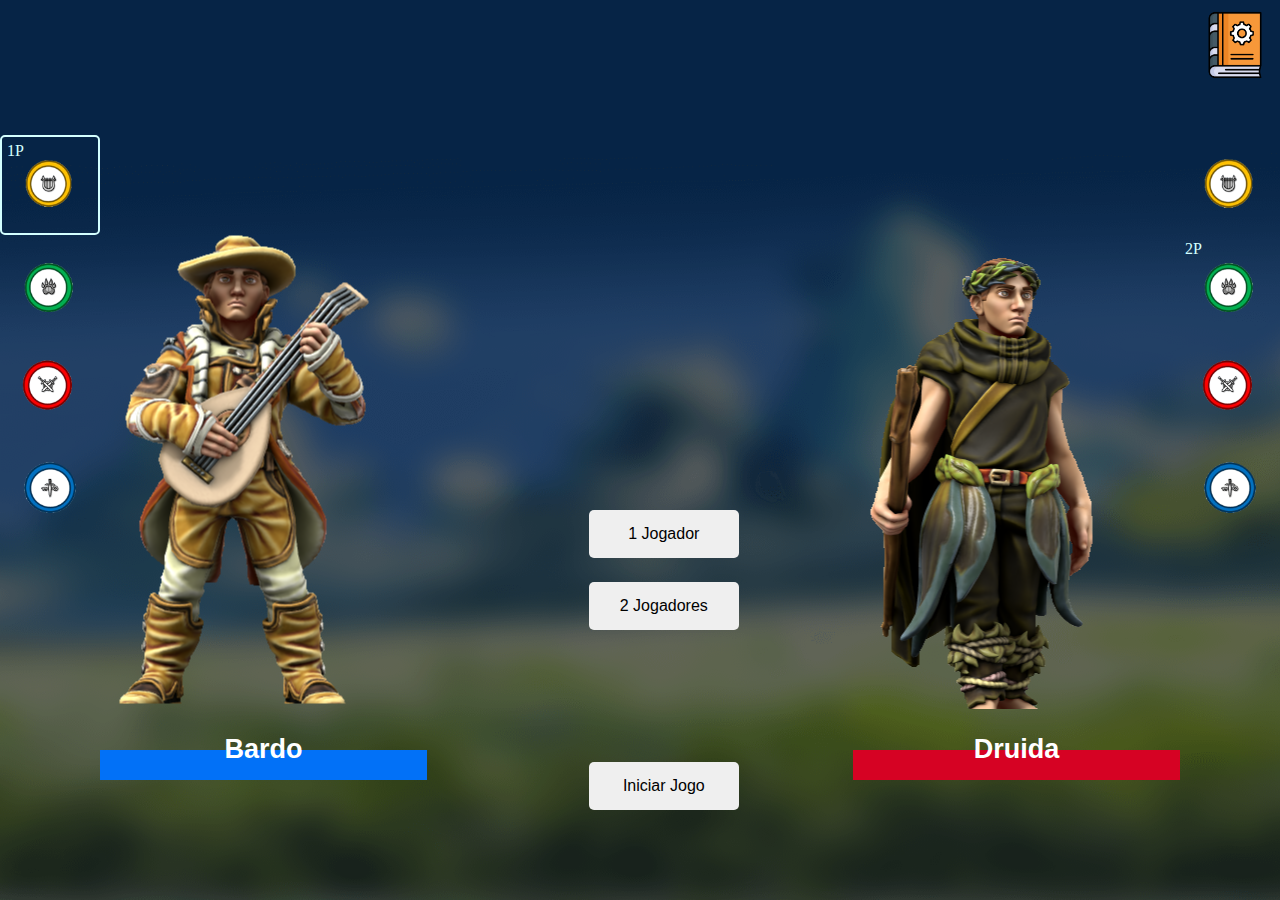
==== index.html @ a3edcd55 "Commit inicial" ====
<!DOCTYPE html>
<html lang="pt-br">

<head>
    <meta charset="UTF-8">
    <meta name="viewport" content="width=device-width, initial-scale=1.0">
    <title>Escolha de Personagem</title>
    <link rel="stylesheet" href="css/estiloTelaSelecao.css">
    <link rel="stylesheet" href="css/variaveis.css">
    <link rel="stylesheet" href="css/reset.css" />
    <link rel="stylesheet" href="css/animacoes.css" />
    <link rel="stylesheet" href="css/manual.css">
</head>

<body>
    <main>
        <div class="selecao-de-personagens">
            <div class="lista">
                <ul class="lista-de-personagens" onMouseOut="exibirJodador1(); exibirCardPersonagem()">
                    <li class="personagem selecionado" onclick="escolherPersonagem('jogador1', 'bardo')" id="bardo"
                        data-name="Bardo">
                        <span class="tag">1P</span>
                        <img class="icon" id="cardBardo" src="img/icons/bardoIcon.png" alt="Personagem Bardo">
                    </li>
                    <li class="personagem" onclick="escolherPersonagem('jogador1', 'druida')" id="druida"
                        data-name="Druida">
                        <span class="tag">1P</span>
                        <img class="icon" id="cardDruida" src="img/icons/druidaIcon.png" alt="Personagem Druida">
                    </li>
                    <li class="personagem" onclick="escolherPersonagem('jogador1', 'guerreiro')" id="guerreiro"
                        data-name="Guerreiro">
                        <span class="tag">1P</span>
                        <img class="icon" id="cardGuerreiro" src="img/icons/guerreiroIcon.png"
                            alt="Personagem Guerreiro">
                    </li>
                    <li class="personagem" onclick="escolherPersonagem('jogador1', 'ladino')" id="ladino"
                        data-name="Ladino">
                        <span class="tag">1P</span>
                        <img class="icon" id="cardLadino" src="img/icons/ladinoIcon.png" alt="Personagem Ladino">
                    </li>
                </ul>
            </div>

            <div class="personagem-grande personagem-jogador-1">
                <img src="img/imgPersona/bardo.png" alt="Persogenagem selecionado jogador 1" id="personagem-jogador-1">
                <div class="nome">
                    <h2 id="nome-jogador-1">Bardo</h2>
                </div>
            </div>

            <div class="card" id="card"></div>

            <div class="personagem-grande personagem-jogador-2">
                <img src="img/imgPersona/druida.png" alt="Personagem selecionado jogador 2" id="personagem-jogador-2">
                <div class="nome">
                    <h2 id="nome-jogador-2">Druida</h2>
                </div>
            </div>

            <div class="lista">
                <ul class="lista-de-personagens" onMouseOut="exibirJodador2()">
                    <li class="personagem-2" onclick="escolherPersonagem('jogador2', 'bardo')" id="bardo"
                        data-name="Bardo">
                        <span class="tag">2P</span>
                        <img class="icon" id="cardBardo" src="img/icons/bardoIcon.png" alt="Personagem Bardo">
                    </li>
                    <li class="personagem-2 jogador-2-selecionado" onclick="escolherPersonagem('jogador2', 'druida')"
                        id="druida" data-name="Druida">
                        <span class="tag">2P</span>
                        <img class="icon" id="cardDruida" src="img/icons/druidaIcon.png" alt="Personagem Druida">
                    </li>
                    <li class="personagem-2" onclick="escolherPersonagem('jogador2', 'guerreiro')" id="guerreiro"
                        data-name="Guerreiro">
                        <span class="tag">2P</span>
                        <img class="icon" id="cardGuerreiro" src="img/icons/guerreiroIcon.png"
                            alt="Personagem Guerreiro">
                    </li>
                    <li class="personagem-2" onclick="escolherPersonagem('jogador2', 'ladino')" id="ladino"
                        data-name="Ladino">
                        <span class="tag">2P</span>
                        <img class="icon" id="cardLadino" src="img/icons/ladinoIcon.png" alt="Personagem Ladino">
                    </li>
                </ul>
            </div>
        </div>

        <div class="manual">
            <iframe src="manual/Livro.pdf" width="100%" height="600px"></iframe>
            <img class="close" src="img/icons/close.png" alt="Sair" onclick="exibirManual()">
        </div>

    </main>

    <button id="btn-iniciarJogo" class="btn-1-jogador" onclick="iniciarJogo()">1 Jogador</button>
    <button id="btn-iniciarJogo" class="btn-2-jogador" onclick="iniciarJogo()">2 Jogadores</button>
    <button id="btn-iniciarJogo" class="btn-iniciarJogo" onclick="iniciarJogo()">Iniciar Jogo</button>
    <img class="btn-manual" src="img/icons/manual.png" onclick="exibirManual()">

    <script src="js/cardPersonagem.js"></script>
    <script src="js/manual.js"></script>
    <script src="js/telaSelecao/selecaoPersonagem.js"></script>
    <script src="js/telaSelecao/iniciarJogo.js"></script>
</body>
</html>
---- css/estiloTelaSelecao.css ----
body {
  font-family: Courier, monospace;
  background: var(--cor-secundaria);
}

body::before {
  content: '';
  background-image: url(../img/fundo-site.png);
  background-size: cover;
  position: absolute;
  width: 100%;
  height: 100%;
  opacity: 0.4;
}

main {
  min-height: 100vh;
  display: flex;
  flex-direction: column;
  justify-content: center;
}

.selecao-de-personagens {
  display: flex;
  align-items: flex-start;
  justify-content: space-between;
}

.selecao-de-personagens .personagem-grande {
  text-align: center;
  width: 30%;
  height: 70vh;
  position: relative;
}

.selecao-de-personagens .personagem-grande img {
  position: absolute;
  top: 50%;
  left: 50%;
  transform: translate(-50%, -50%);
}

.selecao-de-personagens .personagem-grande .nome::before {
  content: '';
  height: 30px;
  width: 100%;
  position: absolute;
  bottom: -15px;
  left: 0;
}

.selecao-de-personagens .personagem-grande .nome h2 {
  width: 100%;
  font-size: 27px;
  color: var(--cor-padrao);
  font-family: 'commad', sans-serif;
  position: absolute;
  bottom: 0;
}

.selecao-de-personagens .personagem-grande.personagem-jogador-1 .nome::before {
  background-color: var(--cor-azul-principal);
}

.selecao-de-personagens .personagem-grande.personagem-jogador-2 .nome::before {
  background-color: var(--cor-vermelha-principal);
}

.lista {
  display: flex;
  flex-direction: column;
}

.selecao-de-personagens .lista-de-personagens {
  width: 100%;
  display: flex;
  flex-direction: column;
  justify-content: center;
}

.selecao-de-personagens .lista-de-personagens .personagem,
.selecao-de-personagens .lista-de-personagens .personagem-2 {
  width: 100px;
  height: 100px;
  cursor: pointer;
  z-index: 2;
  border-radius: 5px;
  position: relative;
  transition: 0.15s ease-in-out;
}

.selecao-de-personagens .lista-de-personagens .personagem img,
.selecao-de-personagens .lista-de-personagens .personagem-2 img {
  width: 100%;
  height: 100%;
  object-fit: contain;
}

.selecao-de-personagens .lista-de-personagens .personagem.selecionado {
  border: 2px solid var(--cor-azul-media);
  animation: c-glowing-blue .8s ease-in-out infinite;
  animation-duration: alternate;
}

.selecao-de-personagens .lista-de-personagens .personagem:hover {
  animation: c-glowing-blue .3s ease-in-out infinite;
  animation-duration: alternate;
  transform: scale(1.07);
  z-index: 2;
}

.selecao-de-personagens .lista-de-personagens .personagem-2.jogador-2-selecionado {
  border: 2px solid var(--cor-vermelho-media);
  animation: c-glowing-red .8s ease-in-out infinite;
  animation-duration: alternate;
}

.selecao-de-personagens .lista-de-personagens .jogador-2-selecionado:hover {
  animation: c-glowing-red .3s ease-in-out infinite;
  animation-duration: alternate;
}

.selecao-de-personagens .lista-de-personagens .personagem .tag,
.selecao-de-personagens .lista-de-personagens .personagem-2 .tag {
  display: none;
  font-family: 'Times New Roman', Times, serif;
  position: absolute;
  top: 5px;
  left: 5px;
  color: var(--cor-azul-media);
  transition: opacity .3s ease-in-out;
  animation: text-glowing-blue .3s ease-in-out infinite;
  animation-duration: alternate;
}

.selecao-de-personagens .lista-de-personagens .personagem.selecionado .tag,
.selecao-de-personagens .lista-de-personagens .personagem-2.selecionado .tag {
  display: block;
  animation: text-glowing-red .3s ease-in-out infinite;
  animation-duration: alternate;
}

.selecao-de-personagens .lista-de-personagens .personagem-2.jogador-2-selecionado .tag {
  display: block;
  animation: text-glowing-red .3s ease-in-out infinite;
  animation-duration: alternate;
}

.btn-iniciarJogo, 
.btn-1-jogador,
.btn-2-jogador {
  width: 150px;
  padding: 15px;
  border-radius: 5px;
  font-family: 'Segoe UI', Tahoma, Geneva, Verdana, sans-serif;
  transition-duration: 0.5s;
}

.btn-iniciarJogo{
  position: absolute;
  bottom: 10%;
  left: 46%;
}

.btn-1-jogador{
  position: absolute;
  bottom: 38%;
  left: 46%;
}

.btn-2-jogador{
  position: absolute;
  bottom: 30%;
  left: 46%;
}

.btn-iniciarJogo:hover, .btn-1-jogador:hover, .btn-2-jogador:hover {
  color: rgb(208, 208, 208);
  background-color: rgba(0, 0, 0, 0.294);
}

.card{
  width: 500px;
}
---- css/variaveis.css ----
:root {
    --cor-vermelha-principal: #D60223;
    --cor-vermelha-media: #f89284;
    --cor-vermelha-fraca: #ffbebe;

    --cor-marrom-fraco: #ebd5d2;

    --cor-azul-principal: #0271F7;
    --cor-azul-media: #d3ffff;
    --cor-azul-fraca: #8fbff8;

    --cor-roxa-fraca: #c2c2f1;

    --cor-titulo-fraco: #faefd8;
    --cor-titulo-forte: #f77a2c;

    --cor-padrao: #ffffff;
    --cor-secundaria: #000000;
}
---- css/animacoes.css ----
@keyframes c-glowing-blue {
  0% {
    box-shadow: 0 0 5px var(--cor-azul-fraca), 0 0 5px var(--cor-azul-fraca), 0 0 15px var(--cor-azul-fraca), 0 0 20px var(--cor-azul-principal), 0 0 10px var(--cor-azul-principal), 0 0 10px var(--cor-azul-principal), 0 0 10px var(--cor-azul-principal), 0 0 10px var(--cor-azul-principal)
  }

  to {
    box-shadow: 0 0 2.5px var(--cor-azul-fraca), 0 0 2.5px var(--cor-azul-fraca), 0 0 7.5px var(--cor-azul-fraca), 0 0 10px var(--cor-azul-principal), 0 0 5px var(--cor-azul-principal), 0 0 5px var(--cor-azul-principal), 0 0 5px var(--cor-azul-principal), 0 0 2px var(--cor-azul-principal)
  }
}

@keyframes c-glowing-red {
  0% {
    box-shadow: 0 0 5px var(--cor-marrom-fraco), 0 0 5px var(--cor-marrom-fraco), 0 0 15px var(--cor-marrom-fraco), 0 0 20px var(--cor-vermelha-principal), 0 0 10px var(--cor-vermelha-principal), 0 0 10px var(--cor-vermelha-principal), 0 0 10px var(--cor-vermelha-principal), 0 0 10px var(--cor-vermelha-principal)
  }

  to {
    box-shadow: 0 0 2.5px var(--cor-marrom-fraco), 0 0 2.5px var(--cor-marrom-fraco), 0 0 7.5px var(--cor-marrom-fraco), 0 0 10px var(--cor-vermelha-principal), 0 0 5px var(--cor-vermelha-principal), 0 0 5px var(--cor-vermelha-principal), 0 0 5px var(--cor-vermelha-principal), 0 0 2px var(--cor-vermelha-principal)
  }
}

@keyframes text-glowing-blue {
  0% {
    text-shadow: 0 0 1px var(--cor-padrao), 0 0 1px var(--cor-padrao), 0 0 1px var(--cor-padrao), 0 0 1px var(--cor-azul-media), 0 0 5px var(--cor-azul-media), 0 0 2px var(--cor-azul-media), 0 0 10px var(--cor-azul-media), 0 0 10px var(--cor-azul-media)
  }

  to {
    text-shadow: 0 0 .5px var(--cor-padrao), 0 0 .5px var(--cor-padrao), 0 0 .5px var(--cor-padrao), 0 0 .5px var(--cor-azul-media), 0 0 5px var(--cor-azul-media), 0 0 .5px var(--cor-azul-media), 0 0 5px var(--cor-azul-media), 0 0 2px var(--cor-azul-media)
  }
}

@keyframes text-glowing-red {
  0% {
    text-shadow: 0 0 1px var(--cor-marrom-fraco), 0 0 1px var(--cor-marrom-fraco), 0 0 1px var(--cor-marrom-fraco), 0 0 1px var(--cor-vermelha-fraca), 0 0 5px var(--cor-vermelha-fraca), 0 0 2px var(--cor-vermelha-fraca), 0 0 10px var(--cor-vermelha-fraca), 0 0 10px var(--cor-vermelha-fraca)
  }

  to {
    text-shadow: 0 0 .5px var(--cor-marrom-fraco), 0 0 .5px var(--cor-marrom-fraco), 0 0 .5px var(--cor-marrom-fraco), 0 0 .5px var(--cor-vermelha-fraca), 0 0 5px var(--cor-vermelha-fraca), 0 0 .5px var(--cor-vermelha-fraca), 0 0 5px var(--cor-vermelha-fraca), 0 0 2px var(--cor-vermelha-fraca)
  }
}
---- css/manual.css ----
.btn-manual {
    width: 70px;
    cursor: pointer;
    transition-duration: 0.5s;

    position: absolute;
    top: 10px;
    right: 10px;
}

.btn-manual:hover {
    width: 75px;
}

.manual {
    display: flex;
    justify-content: center;
    align-items: center;
    width: 100%;
    height: 100%;
    backdrop-filter: blur(20px);
    visibility: hidden;
    opacity: 0;
    z-index: 100000;

    position: absolute;
    top: 50%;
    left: 50%;
    transform: translate(-50%, -50%);
    transition-duration: 0.5s;
}

.manual.active {
    visibility: visible;
    opacity: 1;
}

.manual iframe {
    max-width: 1024px;
    box-shadow: 0 8px 18px rgb(0, 0, 0, 0.7);
    border: 3px solid white;
}

.close {
    max-width: 45px;
    filter: invert(1);
    cursor: pointer;

    position: absolute;
    top: 30px;
    right: 30px;
}
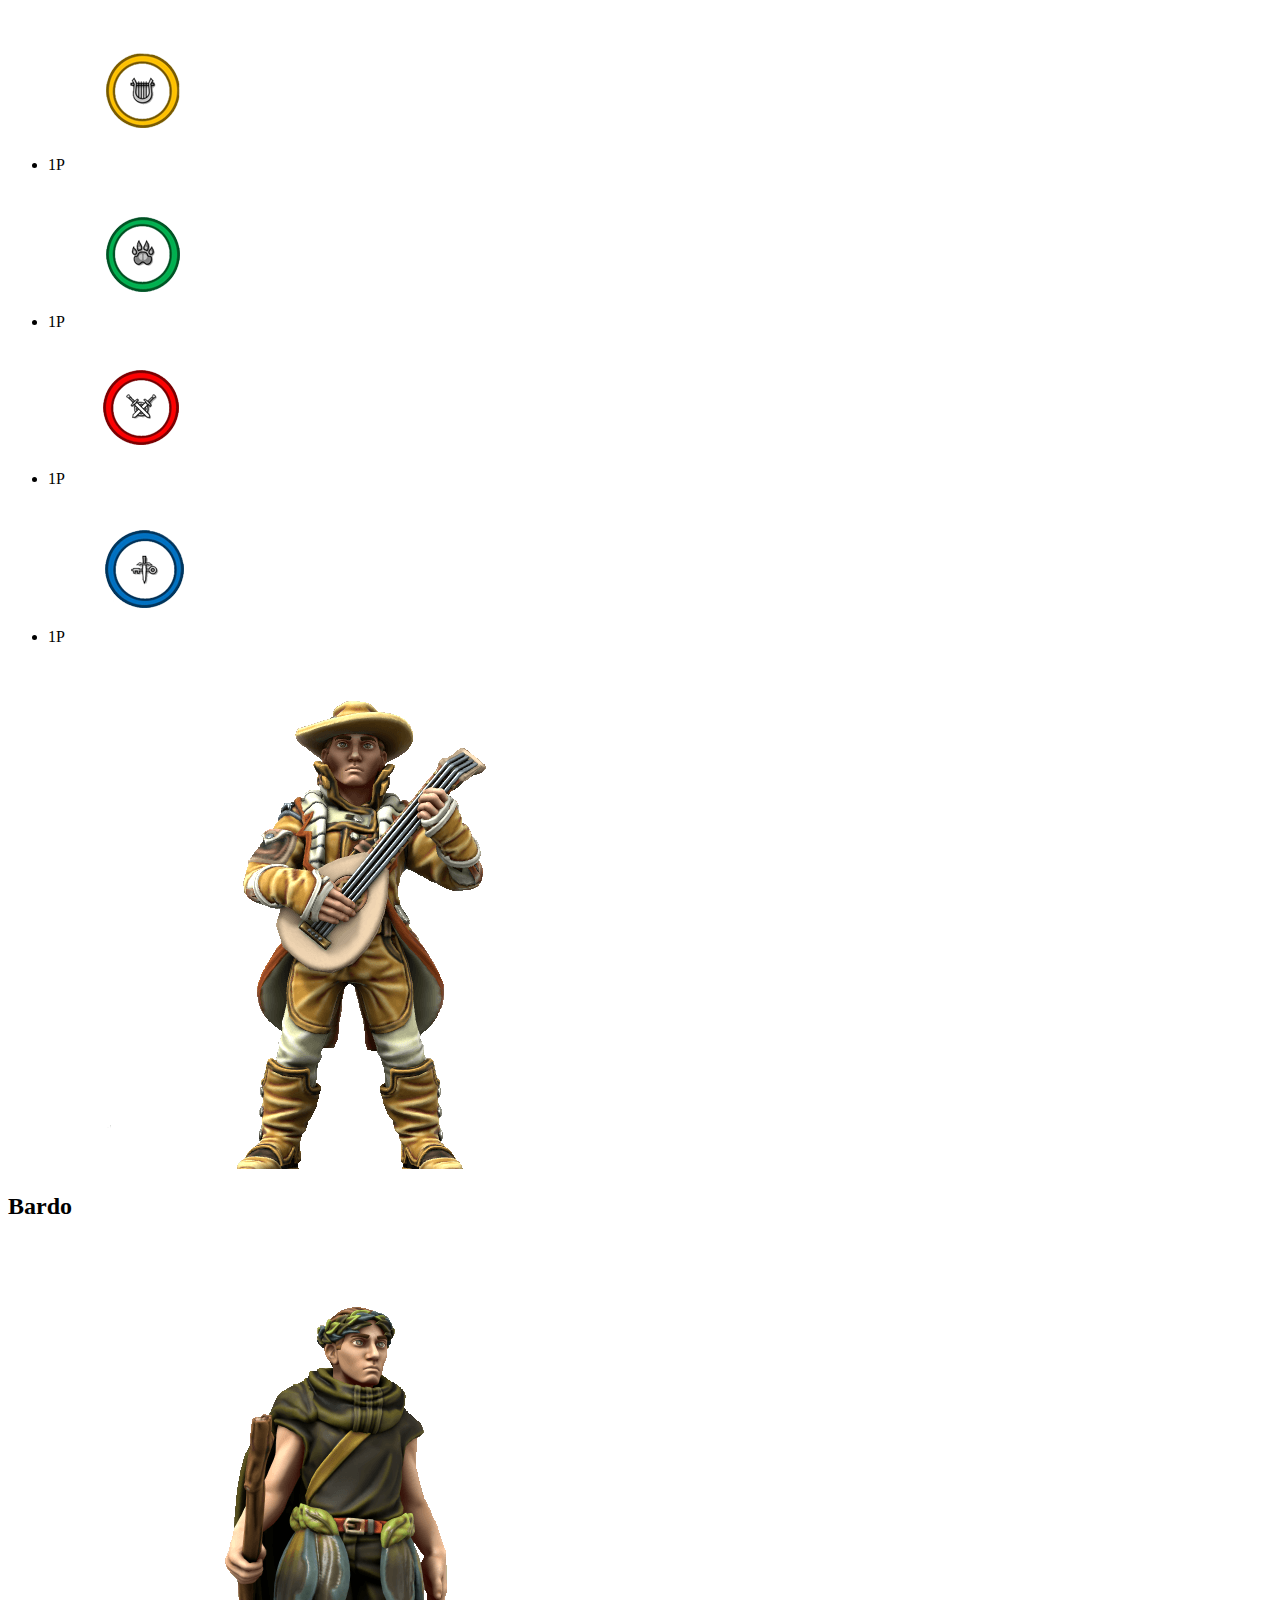
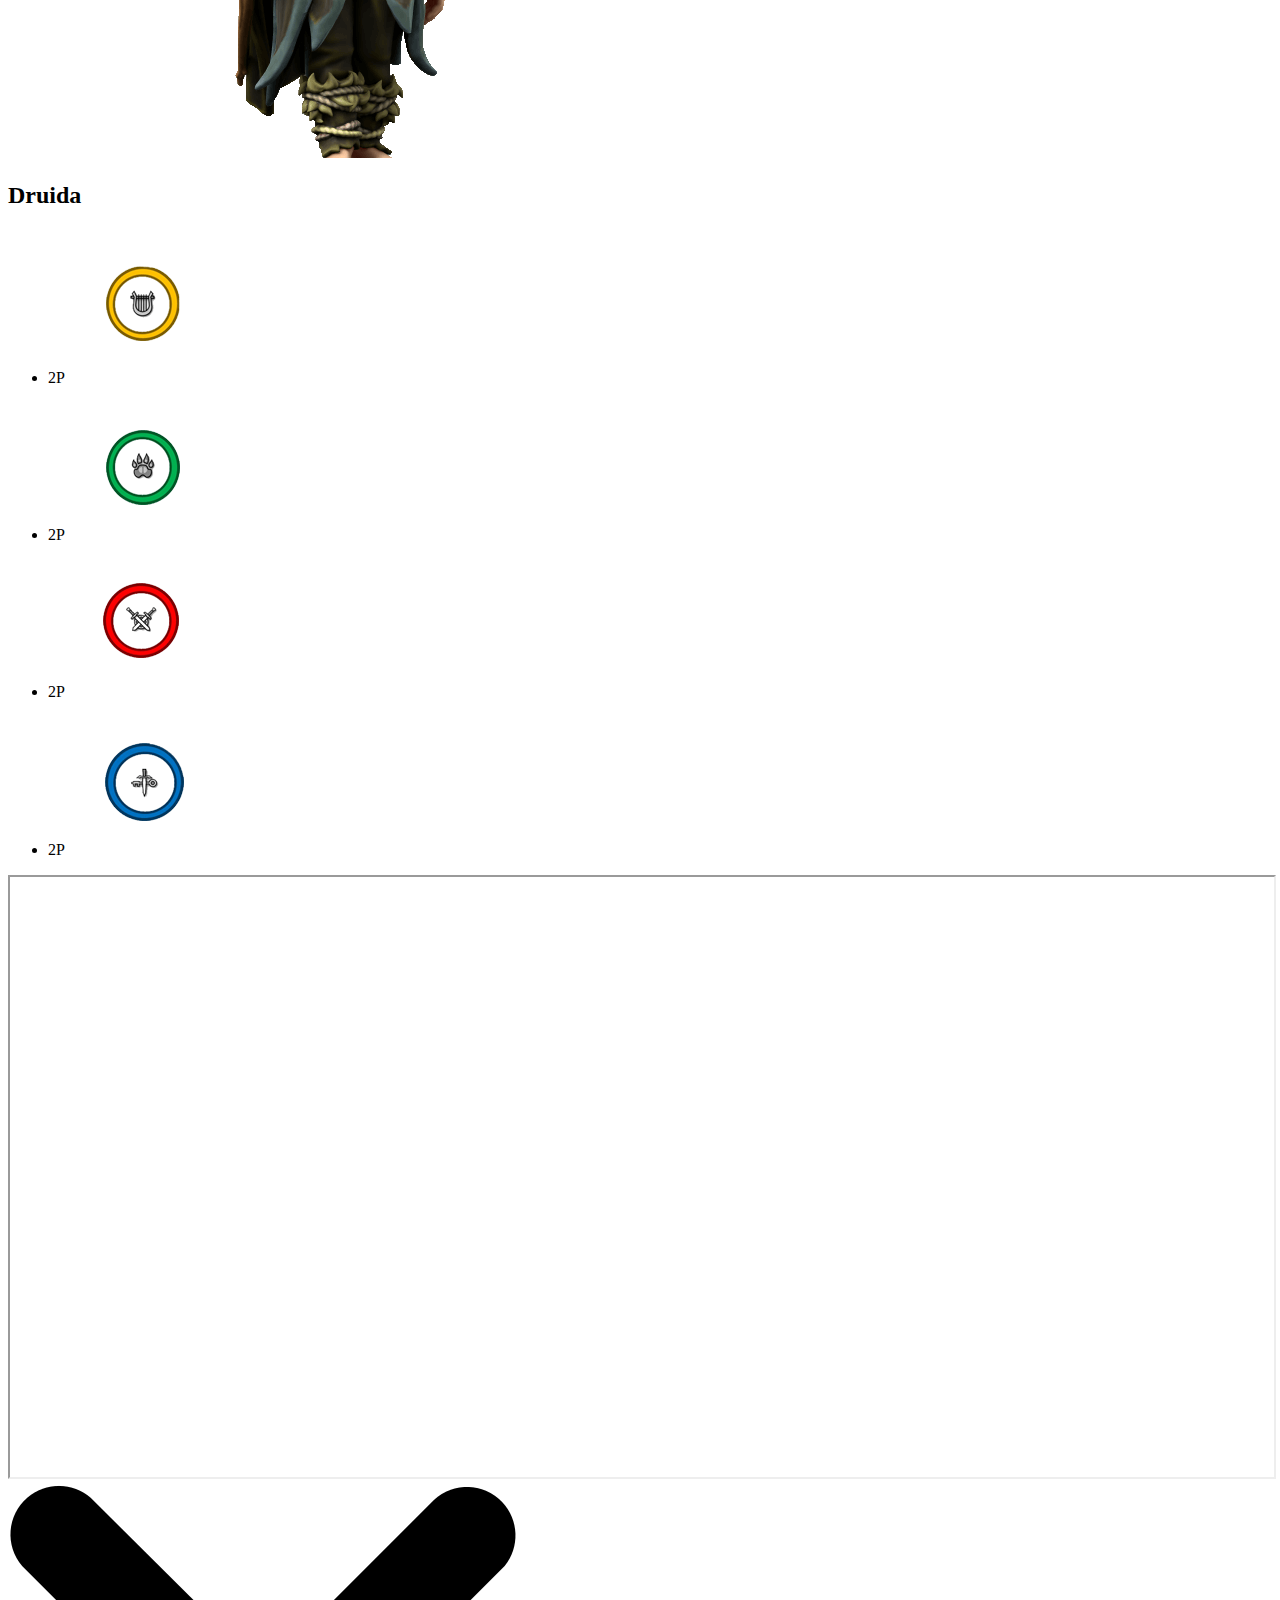
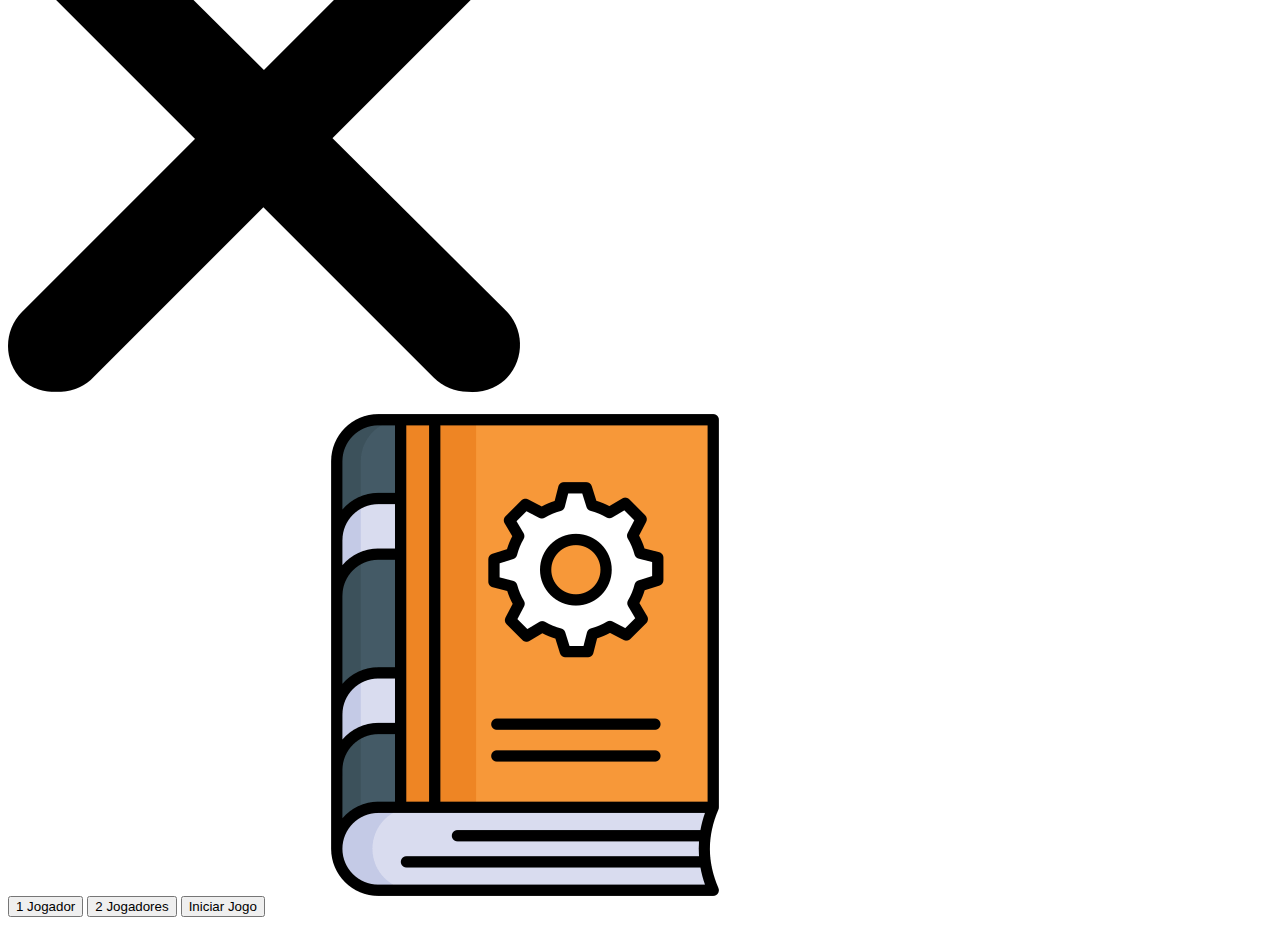
==== commit 10baf4e5: "feat: inserindo biblioteca de animações" ====
--- a/index.html
+++ b/index.html
@@ -5,11 +5,8 @@
     <meta charset="UTF-8">
     <meta name="viewport" content="width=device-width, initial-scale=1.0">
     <title>Escolha de Personagem</title>
-    <link rel="stylesheet" href="css/estiloTelaSelecao.css">
-    <link rel="stylesheet" href="css/variaveis.css">
-    <link rel="stylesheet" href="css/reset.css" />
-    <link rel="stylesheet" href="css/animacoes.css" />
-    <link rel="stylesheet" href="css/manual.css">
+    <link rel="stylesheet" href="css/estilos.css">
+    <link rel="stylesheet" href="https://cdnjs.cloudflare.com/ajax/libs/animate.css/4.1.1/animate.min.css"/>
 </head>
 
 <body>
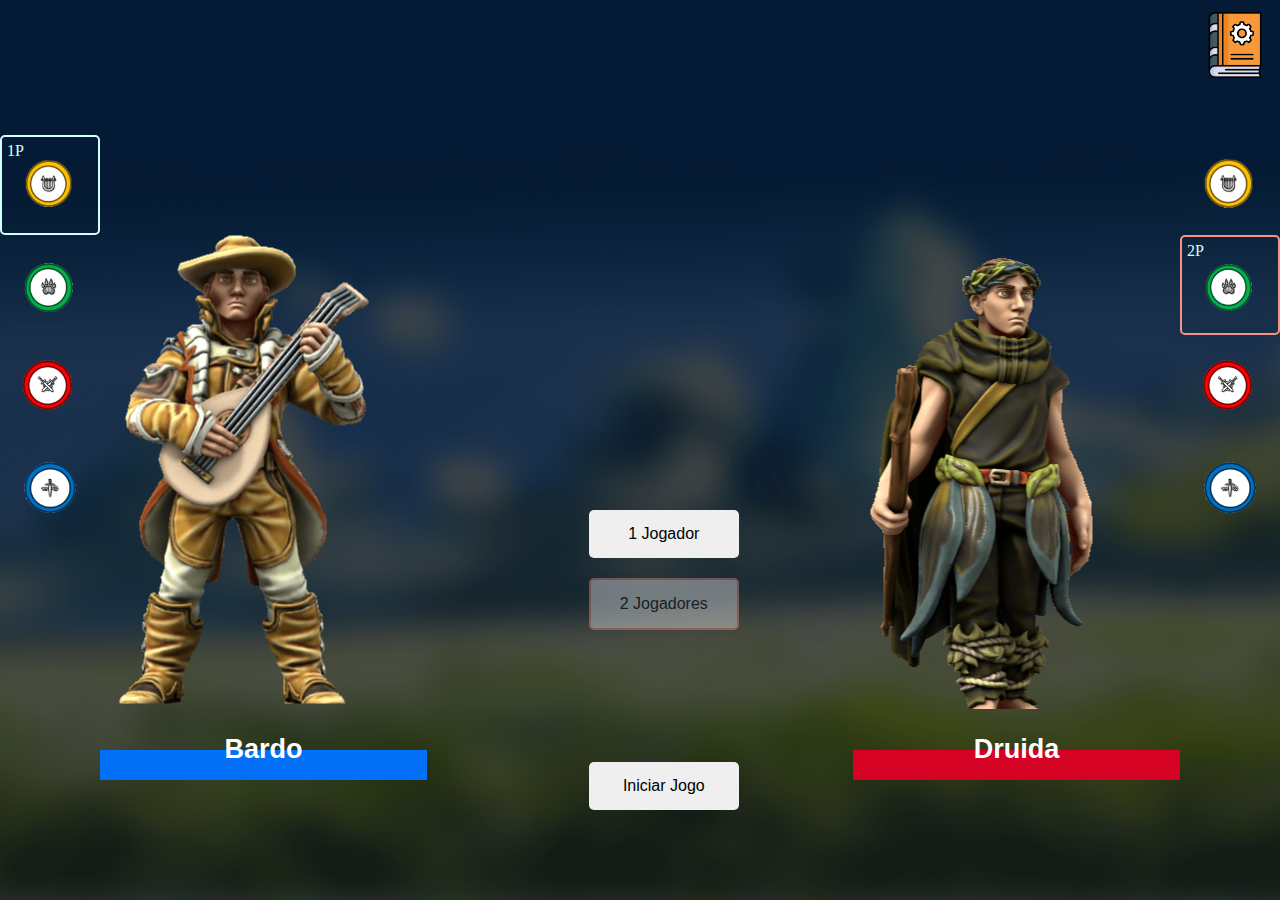
==== commit 7085dc6f: "fix: unindo arquivos HTML" ====
--- a/index.html
+++ b/index.html
@@ -10,92 +10,368 @@
 </head>
 
 <body>
-    <main>
-        <div class="selecao-de-personagens">
-            <div class="lista">
-                <ul class="lista-de-personagens" onMouseOut="exibirJodador1(); exibirCardPersonagem()">
-                    <li class="personagem selecionado" onclick="escolherPersonagem('jogador1', 'bardo')" id="bardo"
-                        data-name="Bardo">
-                        <span class="tag">1P</span>
-                        <img class="icon" id="cardBardo" src="img/icons/bardoIcon.png" alt="Personagem Bardo">
-                    </li>
-                    <li class="personagem" onclick="escolherPersonagem('jogador1', 'druida')" id="druida"
-                        data-name="Druida">
-                        <span class="tag">1P</span>
-                        <img class="icon" id="cardDruida" src="img/icons/druidaIcon.png" alt="Personagem Druida">
-                    </li>
-                    <li class="personagem" onclick="escolherPersonagem('jogador1', 'guerreiro')" id="guerreiro"
-                        data-name="Guerreiro">
-                        <span class="tag">1P</span>
-                        <img class="icon" id="cardGuerreiro" src="img/icons/guerreiroIcon.png"
-                            alt="Personagem Guerreiro">
-                    </li>
-                    <li class="personagem" onclick="escolherPersonagem('jogador1', 'ladino')" id="ladino"
-                        data-name="Ladino">
-                        <span class="tag">1P</span>
-                        <img class="icon" id="cardLadino" src="img/icons/ladinoIcon.png" alt="Personagem Ladino">
-                    </li>
-                </ul>
-            </div>
-
-            <div class="personagem-grande personagem-jogador-1">
-                <img src="img/imgPersona/bardo.png" alt="Persogenagem selecionado jogador 1" id="personagem-jogador-1">
-                <div class="nome">
-                    <h2 id="nome-jogador-1">Bardo</h2>
+    <section id="telaSelecao" class="telaSelecao">
+        <main>
+            <div class="selecao-de-personagens">
+                <div class="lista" id="listaJogador-1">
+                    <ul class="lista-de-personagens" onMouseOut="exibirJogador(); exibirCardPersonagem1()">
+                        <li class="personagem selecionado" onclick="enviarEscolha('jogador1', 'bardo')" id="bardo"
+                            data-name="Bardo">
+                            <span class="tag">1P</span>
+                            <img class="icon" id="cardBardo" src="img/icons/bardoIcon.png" alt="Personagem Bardo">
+                        </li>
+                        <li class="personagem" onclick="enviarEscolha('jogador1', 'druida')" id="druida"
+                            data-name="Druida">
+                            <span class="tag">1P</span>
+                            <img class="icon" id="cardDruida" src="img/icons/druidaIcon.png" alt="Personagem Druida">
+                        </li>
+                        <li class="personagem" onclick="enviarEscolha('jogador1', 'guerreiro')" id="guerreiro"
+                            data-name="Guerreiro">
+                            <span class="tag">1P</span>
+                            <img class="icon" id="cardGuerreiro" src="img/icons/guerreiroIcon.png"
+                                alt="Personagem Guerreiro">
+                        </li>
+                        <li class="personagem" onclick="enviarEscolha('jogador1', 'ladino')" id="ladino"
+                            data-name="Ladino">
+                            <span class="tag">1P</span>
+                            <img class="icon" id="cardLadino" src="img/icons/ladinoIcon.png" alt="Personagem Ladino">
+                        </li>
+                    </ul>
                 </div>
-            </div>
-
-            <div class="card" id="card"></div>
-
-            <div class="personagem-grande personagem-jogador-2">
-                <img src="img/imgPersona/druida.png" alt="Personagem selecionado jogador 2" id="personagem-jogador-2">
-                <div class="nome">
-                    <h2 id="nome-jogador-2">Druida</h2>
+    
+                <div class="personagem-grande personagem-jogador-1" id="personagemJogador-1" value="">
+                    <img src="img/imgPersona/bardo.png" alt="Persogenagem selecionado jogador 1" id="personagem-jogador-1">
+                    <div class="nome">
+                        <h2 id="nome-jogador-1">Bardo</h2>
+                    </div>
                 </div>
-            </div>
-
-            <div class="lista">
-                <ul class="lista-de-personagens" onMouseOut="exibirJodador2()">
-                    <li class="personagem-2" onclick="escolherPersonagem('jogador2', 'bardo')" id="bardo"
-                        data-name="Bardo">
-                        <span class="tag">2P</span>
-                        <img class="icon" id="cardBardo" src="img/icons/bardoIcon.png" alt="Personagem Bardo">
-                    </li>
-                    <li class="personagem-2 jogador-2-selecionado" onclick="escolherPersonagem('jogador2', 'druida')"
-                        id="druida" data-name="Druida">
-                        <span class="tag">2P</span>
-                        <img class="icon" id="cardDruida" src="img/icons/druidaIcon.png" alt="Personagem Druida">
-                    </li>
-                    <li class="personagem-2" onclick="escolherPersonagem('jogador2', 'guerreiro')" id="guerreiro"
-                        data-name="Guerreiro">
-                        <span class="tag">2P</span>
-                        <img class="icon" id="cardGuerreiro" src="img/icons/guerreiroIcon.png"
-                            alt="Personagem Guerreiro">
-                    </li>
-                    <li class="personagem-2" onclick="escolherPersonagem('jogador2', 'ladino')" id="ladino"
-                        data-name="Ladino">
-                        <span class="tag">2P</span>
-                        <img class="icon" id="cardLadino" src="img/icons/ladinoIcon.png" alt="Personagem Ladino">
-                    </li>
-                </ul>
-            </div>
-        </div>
-
-        <div class="manual">
-            <iframe src="manual/Livro.pdf" width="100%" height="600px"></iframe>
-            <img class="close" src="img/icons/close.png" alt="Sair" onclick="exibirManual()">
-        </div>
-
-    </main>
-
-    <button id="btn-iniciarJogo" class="btn-1-jogador" onclick="iniciarJogo()">1 Jogador</button>
-    <button id="btn-iniciarJogo" class="btn-2-jogador" onclick="iniciarJogo()">2 Jogadores</button>
-    <button id="btn-iniciarJogo" class="btn-iniciarJogo" onclick="iniciarJogo()">Iniciar Jogo</button>
-    <img class="btn-manual" src="img/icons/manual.png" onclick="exibirManual()">
-
-    <script src="js/cardPersonagem.js"></script>
-    <script src="js/manual.js"></script>
-    <script src="js/telaSelecao/selecaoPersonagem.js"></script>
-    <script src="js/telaSelecao/iniciarJogo.js"></script>
+    
+                <div class="card" id="card"></div>
+    
+                <div class="personagem-grande personagem-jogador-2" id="personagemJogador-2" value="">
+                    <img src="img/imgPersona/druida.png" alt="Personagem selecionado jogador 2" id="personagem-jogador-2">
+                    <div class="nome">
+                        <h2 id="nome-jogador-2">Druida</h2>
+                    </div>
+                </div>
+    
+                <div class="lista" id="listaJogador-2">
+                    <ul class="lista-de-personagens" onMouseOut="exibirJogador()">
+                        <li class="personagem-2" onclick="enviarEscolha('jogador2', 'bardo')" id="bardo"
+                            data-name="Bardo">
+                            <span class="tag">2P</span>
+                            <img class="icon" id="cardBardo" src="img/icons/bardoIcon.png" alt="Personagem Bardo">
+                        </li>
+                        <li class="personagem-2 jogador-2-selecionado" onclick="enviarEscolha('jogador2', 'druida')"
+                            id="druida" data-name="Druida">
+                            <span class="tag">2P</span>
+                            <img class="icon" id="cardDruida" src="img/icons/druidaIcon.png" alt="Personagem Druida">
+                        </li>
+                        <li class="personagem-2" onclick="enviarEscolha('jogador2', 'guerreiro')" id="guerreiro"
+                            data-name="Guerreiro">
+                            <span class="tag">2P</span>
+                            <img class="icon" id="cardGuerreiro" src="img/icons/guerreiroIcon.png"
+                                alt="Personagem Guerreiro">
+                        </li>
+                        <li class="personagem-2" onclick="enviarEscolha('jogador2', 'ladino')" id="ladino"
+                            data-name="Ladino">
+                            <span class="tag">2P</span>
+                            <img class="icon" id="cardLadino" src="img/icons/ladinoIcon.png" alt="Personagem Ladino">
+                        </li>
+                    </ul>
+                </div>
+            </div>
+    
+            <div class="manual">
+                <iframe src="manual/Livro.pdf" width="100%" height="600px"></iframe>
+                <img class="close" src="img/icons/close.png" alt="Sair" onclick="exibirManual()">
+            </div>
+        </main>
+
+        <button id="btn-modo1" class="btn-1-jogador" onclick="modoJogo1()">1 Jogador</button>
+        <button id="btn-modo2" class="btn-2-jogador desabilitar modo-jogo-selecionado" onclick="modoJogo2()">2 Jogadores</button>
+        <button id="btn-iniciarJogo" class="btn-iniciarJogo" onclick="iniciarJogo()" value="2">Iniciar Jogo</button>
+        
+        <img class="btn-manual" src="img/icons/manual.png" onclick="exibirManual()">
+    </section>
+
+
+    <section id="telaTabuleiro" class="telaTabuleiro">
+        <div class="containerBoards">
+            <div id="inicio" class="board inicio">
+            <div class="row">
+                <div class="cell"></div>
+                <div class="cell"></div>
+                <div class="cell"></div>
+                <div class="cell"></div>
+            </div>
+            <div class="row">
+                <div class="cell"></div>
+                <div class="cell caminho" id="cell-1"></div>
+                <div class="cell caminho" id="cell-2"></div>
+                <div class="cell caminho" id="cell-3"></div>
+            </div>
+            <div class="row">
+                <div class="cell"></div>
+                <div class="cell"></div>
+                <div class="cell"></div>
+                <div class="cell"></div>
+            </div>
+            <div class="row">
+                <div class="cell"></div>
+                <div class="cell"></div>
+                <div class="cell"></div>
+                <div class="cell"></div>
+            </div>
+            </div>
+
+            <div id="ponte" class="board ponte">
+            <div class="row">
+                <div class="cell"></div>
+                <div class="cell"></div>
+                <div class="cell"></div>
+                <div class="cell"></div>
+            </div>
+            <div class="row">
+                <div class="cell caminho" id="cell-4"></div>
+                <div class="cell caminho" id="cell-5"></div>
+                <div class="cell caminho" id="cell-6"></div>
+                <div class="cell caminho" id="cell-7"></div>
+            </div>
+            <div class="row">
+                <div class="cell"></div>
+                <div class="cell"></div>
+                <div class="cell"></div>
+                <div class="cell"></div>
+            </div>
+            <div class="row">
+                <div class="cell"></div>
+                <div class="cell"></div>
+                <div class="cell"></div>
+                <div class="cell"></div>
+            </div>
+            </div>
+
+            <div id="floresta" class="board floresta">
+            <div class="row">
+                <div class="cell"></div>
+                <div class="cell"></div>
+                <div class="cell"></div>
+                <div class="cell"></div>
+            </div>
+            <div class="row">
+                <div class="cell caminho" id="cell-8"></div>
+                <div class="cell caminho" id="cell-9"></div>
+                <div class="cell"></div>
+                <div class="cell caminho" id="cell-13"></div>
+            </div>
+            <div class="row">
+                <div class="cell"></div>
+                <div class="cell caminho" id="cell-10"></div>
+                <div class="cell caminho" id="cell-11"></div>
+                <div class="cell caminho" id="cell-12"></div>
+            </div>
+            <div class="row">
+                <div class="cell"></div>
+                <div class="cell"></div>
+                <div class="cell"></div>
+                <div class="cell"></div>
+            </div>
+            </div>
+
+            <div id="deserto" class="board deserto">
+            <div class="row">
+                <div class="cell"></div>
+                <div class="cell"></div>
+                <div class="cell"></div>
+                <div class="cell"></div>
+            </div>
+            <div class="row">
+                <div class="cell caminho" id="cell-14"></div>
+                <div class="cell caminho" id="cell-15"></div>
+                <div class="cell caminho" id="cell-16"></div>
+                <div class="cell"></div>
+            </div>
+            <div class="row">
+                <div class="cell"></div>
+                <div class="cell"></div>
+                <div class="cell caminho" id="cell-17"></div>
+                <div class="cell"></div>
+            </div>
+            <div class="row">
+                <div class="cell"></div>
+                <div class="cell"></div>
+                <div class="cell caminho" id="cell-18"></div>
+                <div class="cell"></div>
+            </div>
+            </div>
+
+            <div id="final" class="board final">
+            <div class="row">
+                <div class="cell"></div>
+                <div class="cell"></div>
+                <div class="cell"></div>
+                <div class="cell"></div>
+            </div>
+            <div class="row">
+                <div class="cell"></div>
+                <div class="cell"></div>
+                <div class="cell"></div>
+                <div class="cell"></div>
+            </div>
+            <div class="row">
+                <div class="cell"></div>
+                <div class="cell caminho" id="cell-44"></div>
+                <div class="cell caminho" id="cell-43"></div>
+                <div class="cell caminho" id="cell-42"></div>
+            </div>
+            <div class="row">
+                <div class="cell"></div>
+                <div class="cell"></div>
+                <div class="cell"></div>
+                <div class="cell"></div>
+            </div>
+            </div>
+
+            <div id="labirinto" class="board labirinto">
+            <div class="row">
+                <div class="cell"></div>
+                <div class="cell caminho" id="cell-38"></div>
+                <div class="cell caminho" id="cell-37"></div>
+                <div class="cell"></div>
+            </div>
+            <div class="row">
+                <div class="cell"></div>
+                <div class="cell caminho" id="cell-39"></div>
+                <div class="cell caminho" id="cell-36"></div>
+                <div class="cell caminho" id="cell-35"></div>
+            </div>
+            <div class="row">
+                <div class="cell caminho" id="cell-41"></div>
+                <div class="cell caminho" id="cell-40"></div>
+                <div class="cell"></div>
+                <div class="cell caminho" id="cell-34"></div>
+            </div>
+            <div class="row">
+                <div class="cell"></div>
+                <div class="cell"></div>
+                <div class="cell"></div>
+                <div class="cell"></div>
+            </div>
+            </div>
+
+            <div id="vulcao" class="board vulcao">
+            <div class="row">
+                <div class="cell"></div>
+                <div class="cell"></div>
+                <div class="cell"></div>
+                <div class="cell"></div>
+            </div>
+            <div class="row">
+                <div class="cell caminho" id="cell-32"></div>
+                <div class="cell caminho" id="cell-31"></div>
+                <div class="cell caminho" id="cell-30"></div>
+                <div class="cell"></div>
+            </div>
+            <div class="row">
+                <div class="cell caminho" id="cell-33"></div>
+                <div class="cell"></div>
+                <div class="cell caminho" id="cell-29"></div>
+                <div class="cell caminho" id="cell-28"></div>
+            </div>
+            <div class="row">
+                <div class="cell"></div>
+                <div class="cell"></div>
+                <div class="cell"></div>
+                <div class="cell"></div>
+            </div>
+            </div>
+
+            <div id="vale" class="board vale">
+            <div class="row">
+                <div class="cell"></div>
+                <div class="cell"></div>
+                <div class="cell caminho" id="cell-19"></div>
+                <div class="cell caminho" id="cell-20"></div>
+            </div>
+            <div class="row">
+                <div class="cell"></div>
+                <div class="cell"></div>
+                <div class="cell"></div>
+                <div class="cell caminho" id="cell-21"></div>
+            </div>
+            <div class="row">
+                <div class="cell caminho" id="cell-27"></div>
+                <div class="cell"></div>
+                <div class="cell"></div>
+                <div class="cell caminho" id="cell-22"></div>
+            </div>
+            <div class="row">
+                <div class="cell caminho" id="cell-26"></div>
+                <div class="cell caminho" id="cell-25"></div>
+                <div class="cell caminho" id="cell-24"></div>
+                <div class="cell caminho" id="cell-23"></div>
+            </div>
+            </div>
+        </div>
+
+        <div class="cardPersonagem" id="cardPersonagem">
+            <div class="icons" onMouseOut="exibirCardPersonagem()">
+            <div class="icon" id="cardBardo">
+                <img src="img/icons/bardoIcon.png" alt="Personagem Bardo">
+            </div>
+
+            <div class="icon" id="cardDruida">
+                <img src="img/icons/druidaIcon.png" alt="Personagem Druida">
+            </div>
+
+            <div class="icon" id="cardGuerreiro">
+                <img src="img/icons/guerreiroIcon.png" alt="Personagem Guerreiro">
+            </div>
+
+            <div class="icon" id="cardLadino">
+                <img src="img/icons/ladinoIcon.png" alt="Personagem Ladino">
+            </div>
+            </div>
+
+            <div class="card" id="cardTabuleiro"></div>
+        </div>
+
+        <div class="cardVitoria">
+            <img class="pergaminho" src="img/pergaminho.jpg" alt="pergaminho">
+            <a href="index.html"><img class="close" src="img/icons/close.png" alt="Sair"></a>
+        </div>
+
+        <div class="containerDado" id="dado">
+            <button class="dado" id="jogarDado" onclick="rolarDado()"><img src="img/imgDado/dado-1.png" alt="Dado" class="dadoImg" id="dadoImg"></button>
+        </div>
+        </div>
+
+        <div id="gameCard" class="cardPergunta animate__animated">
+            <h1 id="story"></h1>
+            <h4 id="question"></h4>
+            <div id="options">
+            <form action="#">
+                <label>
+                    <input type="radio" name="resposta" id="a" value="a">
+                    <span for="a" id="labelA"></span>
+                </label>
+                <br>
+                <label>
+                    <input type="radio" name="resposta" id="b" value="b">
+                    <span for="b" id="labelB"></span>
+                </label>
+                <br>
+                <label>
+                    <input type="radio" name="resposta" id="c" value="c">
+                    <span for="c" id="labelC"></span>
+                </label>
+            </form>
+            </div>
+        </div>
+    </section>
+
+    <script type="module" src="js/index.js"></script>
+       
 </body>
 </html>--- a/css/estilos.css
+++ b/css/estilos.css
@@ -0,0 +1,473 @@
+@keyframes c-glowing-blue {
+  0% {
+    box-shadow: 0 0 5px #8fbff8, 0 0 5px #8fbff8, 0 0 15px #8fbff8, 0 0 20px #0271F7, 0 0 10px #0271F7, 0 0 10px #0271F7, 0 0 10px #0271F7, 0 0 10px #0271F7;
+  }
+  to {
+    box-shadow: 0 0 2.5px #8fbff8, 0 0 2.5px #8fbff8, 0 0 7.5px #8fbff8, 0 0 10px #0271F7, 0 0 5px #0271F7, 0 0 5px #0271F7, 0 0 5px #0271F7, 0 0 2px #0271F7;
+  }
+}
+@keyframes c-glowing-red {
+  0% {
+    box-shadow: 0 0 5px #ebd5d2, 0 0 5px #ebd5d2, 0 0 15px #ebd5d2, 0 0 20px #D60223, 0 0 10px #D60223, 0 0 10px #D60223, 0 0 10px #D60223, 0 0 10px #D60223;
+  }
+  to {
+    box-shadow: 0 0 2.5px #ebd5d2, 0 0 2.5px #ebd5d2, 0 0 7.5px #ebd5d2, 0 0 10px #D60223, 0 0 5px #D60223, 0 0 5px #D60223, 0 0 5px #D60223, 0 0 2px #D60223;
+  }
+}
+@keyframes text-glowing-blue {
+  0% {
+    text-shadow: 0 0 1px #ffffff, 0 0 1px #ffffff, 0 0 1px #ffffff, 0 0 1px #d3ffff, 0 0 5px #d3ffff, 0 0 2px #d3ffff, 0 0 10px #d3ffff, 0 0 10px #d3ffff;
+  }
+  to {
+    text-shadow: 0 0 0.5px #ffffff, 0 0 0.5px #ffffff, 0 0 0.5px #ffffff, 0 0 0.5px #d3ffff, 0 0 5px #d3ffff, 0 0 0.5px #d3ffff, 0 0 5px #d3ffff, 0 0 2px #d3ffff;
+  }
+}
+@keyframes text-glowing-red {
+  0% {
+    text-shadow: 0 0 1px #ebd5d2, 0 0 1px #ebd5d2, 0 0 1px #ebd5d2, 0 0 1px #ffbebe, 0 0 5px #ffbebe, 0 0 2px #ffbebe, 0 0 10px #ffbebe, 0 0 10px #ffbebe;
+  }
+  to {
+    text-shadow: 0 0 0.5px #ebd5d2, 0 0 0.5px #ebd5d2, 0 0 0.5px #ebd5d2, 0 0 0.5px #ffbebe, 0 0 5px #ffbebe, 0 0 0.5px #ffbebe, 0 0 5px #ffbebe, 0 0 2px #ffbebe;
+  }
+}
+* {
+  margin: 0;
+  padding: 0;
+  border: 0;
+  font-size: 100%;
+  font-family: "Segoe UI", Tahoma, Geneva, Verdana, sans-serif;
+  vertical-align: baseline;
+  box-sizing: border-box;
+}
+
+ul {
+  list-style: none;
+}
+
+.telaSelecao {
+  display: block;
+  width: 100vw;
+  height: 100vh;
+  background: #000000;
+}
+.telaSelecao::before {
+  content: "";
+  background-image: url(../img/fundo-site.png);
+  background-size: cover;
+  position: absolute;
+  width: 100%;
+  height: 100%;
+  opacity: 0.3;
+}
+
+.telaTabuleiro {
+  display: none;
+  width: 100vw;
+  height: 100vh;
+  background-image: url(../img/fundo-site.png);
+  background-size: cover;
+}
+
+main {
+  min-height: 100vh;
+  display: flex;
+  flex-direction: column;
+  justify-content: center;
+}
+
+.selecao-de-personagens {
+  display: flex;
+  align-items: flex-start;
+  justify-content: space-between;
+}
+.selecao-de-personagens .personagem-grande {
+  text-align: center;
+  width: 30%;
+  height: 70vh;
+  position: relative;
+}
+.selecao-de-personagens .personagem-grande img {
+  position: absolute;
+  top: 50%;
+  left: 50%;
+  transform: translate(-50%, -50%);
+}
+.selecao-de-personagens .personagem-grande .nome::before {
+  content: "";
+  height: 30px;
+  width: 100%;
+  position: absolute;
+  bottom: -15px;
+  left: 0;
+}
+.selecao-de-personagens .personagem-grande .nome h2 {
+  width: 100%;
+  color: #ffffff;
+  font-family: "commad", sans-serif;
+  font-size: 27px;
+  position: absolute;
+  bottom: 0;
+}
+.selecao-de-personagens .personagem-grande.personagem-jogador-1 .nome::before {
+  background-color: #0271F7;
+}
+.selecao-de-personagens .personagem-grande.personagem-jogador-2 .nome::before {
+  background-color: #D60223;
+}
+
+.lista-de-personagens {
+  width: 100%;
+  display: flex;
+  flex-direction: column;
+  justify-content: center;
+}
+.lista-de-personagens .personagem, .lista-de-personagens .personagem-2 {
+  width: 100px;
+  height: 100px;
+  cursor: pointer;
+  z-index: 2;
+  border-radius: 5px;
+  position: relative;
+  transition: 0.15s ease-in-out;
+}
+.lista-de-personagens .personagem img, .lista-de-personagens .personagem-2 img {
+  width: 100%;
+  height: 100%;
+  object-fit: contain;
+}
+.lista-de-personagens .personagem .tag, .lista-de-personagens .personagem-2 .tag {
+  display: none;
+  font-family: "Times New Roman", Times, serif;
+  position: absolute;
+  top: 5px;
+  left: 5px;
+  color: #d3ffff;
+  transition: opacity 0.3s ease-in-out;
+  animation: text-glowing-blue 0.3s ease-in-out infinite;
+  animation-duration: alternate;
+}
+.lista-de-personagens .personagem.selecionado {
+  border: 2px solid #d3ffff;
+  animation: c-glowing-blue 0.8s ease-in-out infinite;
+  animation-duration: alternate;
+}
+.lista-de-personagens .personagem.selecionado .tag {
+  display: block;
+  animation: text-glowing-red 0.3s ease-in-out infinite;
+  animation-duration: alternate;
+}
+.lista-de-personagens .personagem:hover {
+  animation: c-glowing-blue 0.3s ease-in-out infinite;
+  animation-duration: alternate;
+  transform: scale(1.07);
+  z-index: 2;
+}
+.lista-de-personagens .personagem-2.jogador-2-selecionado {
+  border: 2px solid #f89284;
+  animation: c-glowing-red 0.8s ease-in-out infinite;
+  animation-duration: alternate;
+}
+.lista-de-personagens .personagem-2.jogador-2-selecionado:hover {
+  animation: c-glowing-red 0.3s ease-in-out infinite;
+  animation-duration: alternate;
+}
+.lista-de-personagens .personagem-2.jogador-2-selecionado .tag {
+  display: block;
+  animation: text-glowing-red 0.3s ease-in-out infinite;
+  animation-duration: alternate;
+}
+
+.btn-iniciarJogo, .btn-1-jogador, .btn-2-jogador {
+  width: 150px;
+  padding: 15px;
+  border-radius: 5px;
+  font-family: "Segoe UI", Tahoma, Geneva, Verdana, sans-serif;
+  transition-duration: 0.5s;
+}
+.btn-iniciarJogo:hover, .btn-1-jogador:hover, .btn-2-jogador:hover {
+  color: rgb(208, 208, 208);
+  background-color: rgba(0, 0, 0, 0.294);
+}
+
+.btn-iniciarJogo {
+  position: absolute;
+  bottom: 10%;
+  left: 46%;
+}
+
+.btn-1-jogador {
+  position: absolute;
+  bottom: 38%;
+  left: 46%;
+}
+
+.btn-2-jogador {
+  position: absolute;
+  bottom: 30%;
+  left: 46%;
+}
+
+.card {
+  width: 500px;
+}
+
+.modo-jogo-selecionado {
+  border: 2px solid #f89284;
+  animation: c-glowing-red 0.8s ease-in-out infinite;
+  animation-duration: alternate;
+}
+.modo-jogo-selecionado:hover {
+  animation: c-glowing-red 0.3s ease-in-out infinite;
+  animation-duration: alternate;
+}
+
+.desabilitar {
+  opacity: 40%;
+  cursor: no-drop;
+}
+
+.btn-manual {
+  width: 70px;
+  cursor: pointer;
+  transition-duration: 0.5s;
+  position: absolute;
+  top: 10px;
+  right: 10px;
+}
+.btn-manual:hover {
+  width: 75px;
+}
+
+.manual {
+  display: flex;
+  justify-content: center;
+  align-items: center;
+  width: 100%;
+  height: 100%;
+  backdrop-filter: blur(20px);
+  visibility: hidden;
+  opacity: 0;
+  z-index: 100000;
+  position: absolute;
+  top: 50%;
+  left: 50%;
+  transform: translate(-50%, -50%);
+  transition-duration: 0.5s;
+}
+.manual iframe {
+  max-width: 1024px;
+  box-shadow: 0 8px 18px rgba(0, 0, 0, 0.7);
+  border: 3px solid #ffffff;
+}
+.manual .close {
+  max-width: 45px;
+  filter: invert(1);
+  cursor: pointer;
+  position: absolute;
+  top: 30px;
+  right: 30px;
+}
+
+.manual.active {
+  visibility: visible;
+  opacity: 1;
+}
+
+.containerBoards {
+  width: 100%;
+  height: 100vh;
+  display: flex;
+  justify-content: center;
+  align-content: center;
+  flex-wrap: wrap;
+  gap: 10px;
+  animation: backInDown;
+  animation-duration: 0.9s;
+}
+
+.inicio {
+  background-image: url(../img/imgTabuleiro/inicio.jpg);
+  background-size: cover;
+}
+
+.ponte {
+  background-image: url(../img/imgTabuleiro/ponte.jpg);
+  background-size: cover;
+}
+
+.floresta {
+  background-image: url(../img/imgTabuleiro/floresta.jpg);
+  background-size: cover;
+}
+
+.deserto {
+  background-image: url(../img/imgTabuleiro/deserto.jpg);
+  background-size: cover;
+}
+
+.vale {
+  background-image: url(../img/imgTabuleiro/vale.jpg);
+  background-size: cover;
+}
+
+.vulcao {
+  background-image: url(../img/imgTabuleiro/vulcao.jpg);
+  background-size: cover;
+}
+
+.labirinto {
+  background-image: url(../img/imgTabuleiro/labirinto.jpg);
+  background-size: cover;
+}
+
+.final {
+  background-image: url(../img/imgTabuleiro/final.jpg);
+  background-size: cover;
+}
+
+.board {
+  display: flex;
+  flex-wrap: wrap;
+  width: 406px;
+}
+.board .row {
+  display: flex;
+}
+.board .row .cell {
+  width: 100px;
+  height: 100px;
+  border: 1px solid rgb(0, 0, 0);
+}
+.board .row .caminho {
+  background-color: rgba(0, 0, 0, 0.218);
+}
+
+.containerDado {
+  position: absolute;
+  right: 2%;
+  bottom: 10%;
+}
+.containerDado .dado {
+  background: none;
+  border: 0;
+}
+.containerDado .dado .dadoImg {
+  width: 90px;
+  cursor: pointer;
+}
+
+.cardPersonagem {
+  width: 100%;
+  display: flex;
+  flex-direction: row;
+  position: absolute;
+  top: 0;
+  left: 0;
+}
+.cardPersonagem .icons, .cardPersonagem .cards {
+  display: flex;
+  flex-direction: column;
+}
+.cardPersonagem .icons {
+  width: 150px;
+}
+.cardPersonagem .icons .icon img {
+  width: 120px;
+  transition-duration: 0.1s;
+}
+.cardPersonagem .icons .icon img:hover {
+  width: 140px;
+}
+.cardPersonagem .card {
+  width: 480px;
+  position: absolute;
+  top: 10%;
+  left: 6%;
+}
+
+.cardPergunta {
+  width: 40%;
+  height: 50%;
+  display: none;
+  flex-direction: column;
+  gap: 50px;
+  background-color: rgba(255, 255, 255, 0.603);
+  backdrop-filter: blur(8px);
+  border-radius: 10px;
+  box-shadow: 8px 8px 8px rgba(0, 0, 0, 0.404);
+  padding: 30px;
+  position: absolute;
+  top: 20%;
+  left: 30%;
+}
+.cardPergunta #story {
+  font-size: 20px;
+}
+.cardPergunta #question {
+  font-size: 20px;
+  font-weight: normal;
+}
+.cardPergunta #options {
+  display: flex;
+  flex-direction: column;
+  font-size: 20px;
+}
+.cardPergunta #options input {
+  margin: 0 8px 8px 0;
+}
+.cardPergunta #options span:hover {
+  font-weight: bold;
+}
+.cardPergunta #options button {
+  width: 120px;
+  font-size: 18px;
+  color: green;
+  border: 1px solid green;
+  border-radius: 5px;
+  background: none;
+  padding: 10px;
+  position: absolute;
+  right: 10px;
+  bottom: 10px;
+  transition-duration: 0.3s;
+}
+.cardPergunta #options button:hover {
+  background-color: rgba(0, 0, 0, 0.158);
+}
+
+.cardVitoria {
+  width: 100%;
+  height: 100%;
+  display: flex;
+  justify-content: center;
+  align-items: center;
+  backdrop-filter: blur(20px);
+  visibility: hidden;
+  opacity: 0;
+  z-index: 100000;
+  position: absolute;
+  top: 50%;
+  left: 50%;
+  transform: translate(-50%, -50%);
+  transition-duration: 0.5s;
+}
+.cardVitoria .pergaminho {
+  max-width: 1024px;
+  box-shadow: 0 8px 18px rgba(0, 0, 0, 0.7);
+  border: 3px solid rgba(0, 0, 0, 0.359);
+}
+.cardVitoria .close {
+  max-width: 45px;
+  filter: invert(1);
+  cursor: pointer;
+  position: absolute;
+  top: 30px;
+  right: 30px;
+}
+
+.cardVitoria.active {
+  visibility: visible;
+  opacity: 1;
+}
+
+/*# sourceMappingURL=estilos.css.map */
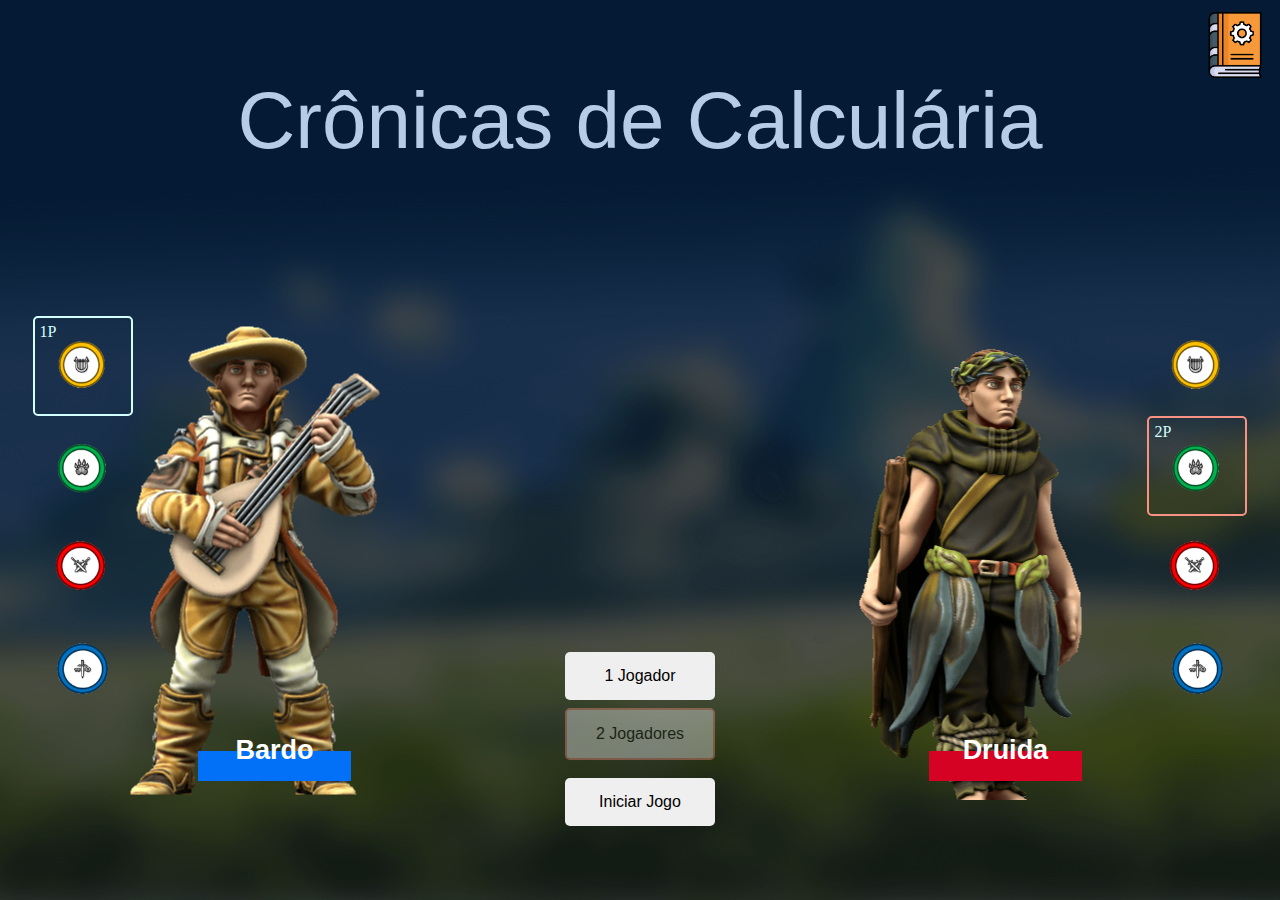
==== commit 5e1a7188: "style: deixando o layout da tela dos tabuleiros responsivo" ====
--- a/index.html
+++ b/index.html
@@ -5,99 +5,110 @@
     <meta charset="UTF-8">
     <meta name="viewport" content="width=device-width, initial-scale=1.0">
     <title>Escolha de Personagem</title>
-    <link rel="stylesheet" href="css/estilos.css">
+    <!-- Font title -->
+    <link href="https://fonts.cdnfonts.com/css/berry-rotunda" rel="stylesheet">
+    <!-- Animation CSS -->
     <link rel="stylesheet" href="https://cdnjs.cloudflare.com/ajax/libs/animate.css/4.1.1/animate.min.css"/>
+    <!-- Styles -->
+    <link rel="stylesheet" href="css/styles.css">
+
 </head>
 
 <body>
-    <section id="telaSelecao" class="telaSelecao">
-        <main>
-            <div class="selecao-de-personagens">
-                <div class="lista" id="listaJogador-1">
-                    <ul class="lista-de-personagens" onMouseOut="exibirJogador(); exibirCardPersonagem1()">
-                        <li class="personagem selecionado" onclick="enviarEscolha('jogador1', 'bardo')" id="bardo"
-                            data-name="Bardo">
-                            <span class="tag">1P</span>
-                            <img class="icon" id="cardBardo" src="img/icons/bardoIcon.png" alt="Personagem Bardo">
-                        </li>
-                        <li class="personagem" onclick="enviarEscolha('jogador1', 'druida')" id="druida"
-                            data-name="Druida">
-                            <span class="tag">1P</span>
-                            <img class="icon" id="cardDruida" src="img/icons/druidaIcon.png" alt="Personagem Druida">
-                        </li>
-                        <li class="personagem" onclick="enviarEscolha('jogador1', 'guerreiro')" id="guerreiro"
-                            data-name="Guerreiro">
-                            <span class="tag">1P</span>
-                            <img class="icon" id="cardGuerreiro" src="img/icons/guerreiroIcon.png"
-                                alt="Personagem Guerreiro">
-                        </li>
-                        <li class="personagem" onclick="enviarEscolha('jogador1', 'ladino')" id="ladino"
-                            data-name="Ladino">
-                            <span class="tag">1P</span>
-                            <img class="icon" id="cardLadino" src="img/icons/ladinoIcon.png" alt="Personagem Ladino">
-                        </li>
-                    </ul>
+    <section id="telaSelecao" class="tela-de-selecao">
+        <h1 class="tela-de-selecao-titulo">Crônicas de Calculária</h1>
+
+        <div class="selecao-de-personagens">
+                <div class="selecao-de-personagens-jogador-1">
+                    <div class="lista" id="listaJogador-1">
+                        <ul class="lista-de-personagens" onMouseOut="exibirJogador(); exibirCardPersonagem1()">
+                            <li class="personagem selecionado" onclick="enviarEscolha('jogador1', 'bardo')" id="bardo"
+                                data-name="Bardo">
+                                <span class="tag">1P</span>
+                                <img class="icon" id="cardBardo" src="img/icons/bardoIcon.png" alt="Personagem Bardo">
+                            </li>
+                            <li class="personagem" onclick="enviarEscolha('jogador1', 'druida')" id="druida"
+                                data-name="Druida">
+                                <span class="tag">1P</span>
+                                <img class="icon" id="cardDruida" src="img/icons/druidaIcon.png" alt="Personagem Druida">
+                            </li>
+                            <li class="personagem" onclick="enviarEscolha('jogador1', 'guerreiro')" id="guerreiro"
+                                data-name="Guerreiro">
+                                <span class="tag">1P</span>
+                                <img class="icon" id="cardGuerreiro" src="img/icons/guerreiroIcon.png"
+                                    alt="Personagem Guerreiro">
+                            </li>
+                            <li class="personagem" onclick="enviarEscolha('jogador1', 'ladino')" id="ladino"
+                                data-name="Ladino">
+                                <span class="tag">1P</span>
+                                <img class="icon" id="cardLadino" src="img/icons/ladinoIcon.png" alt="Personagem Ladino">
+                            </li>
+                        </ul>
+                    </div>
+
+                    <div class="personagem-grande personagem-jogador-1" id="personagemJogador-1" value="">
+                        <img src="img/imgPersona/bardo.png" alt="Persogenagem selecionado jogador 1" id="personagem-jogador-1">
+                        <div class="nome">
+                            <h2 id="nome-jogador-1">Bardo</h2>
+                        </div>
+                    </div>
                 </div>
     
-                <div class="personagem-grande personagem-jogador-1" id="personagemJogador-1" value="">
-                    <img src="img/imgPersona/bardo.png" alt="Persogenagem selecionado jogador 1" id="personagem-jogador-1">
-                    <div class="nome">
-                        <h2 id="nome-jogador-1">Bardo</h2>
+                <div class="selecao-de-personagens-card-btns">
+                    <div class="container-card" id="card"></div>
+                    
+                    <div class="container-btn">
+                        <button id="btn-modo1" class="btn-1-jogador" onclick="modoJogo1()">1 Jogador</button>
+                        <button id="btn-modo2" class="btn-2-jogador desabilitar modo-jogo-selecionado" onclick="modoJogo2()">2 Jogadores</button>
+                        <button id="btn-iniciarJogo" class="btn-iniciarJogo" onclick="iniciarJogo()" value="2">Iniciar Jogo</button>
                     </div>
                 </div>
     
-                <div class="card" id="card"></div>
-    
-                <div class="personagem-grande personagem-jogador-2" id="personagemJogador-2" value="">
-                    <img src="img/imgPersona/druida.png" alt="Personagem selecionado jogador 2" id="personagem-jogador-2">
-                    <div class="nome">
-                        <h2 id="nome-jogador-2">Druida</h2>
+                <div class="selecao-de-personagens-jogador-2">
+                    <div class="personagem-grande personagem-jogador-2" id="personagemJogador-2" value="">
+                        <img src="img/imgPersona/druida.png" alt="Personagem selecionado jogador 2" id="personagem-jogador-2">
+                        <div class="nome">
+                            <h2 id="nome-jogador-2">Druida</h2>
+                        </div>
+                    </div>
+                    <div class="lista" id="listaJogador-2">
+                        <ul class="lista-de-personagens" onMouseOut="exibirJogador()">
+                            <li class="personagem-2" onclick="enviarEscolha('jogador2', 'bardo')" id="bardo"
+                                data-name="Bardo">
+                                <span class="tag">2P</span>
+                                <img class="icon" id="cardBardo" src="img/icons/bardoIcon.png" alt="Personagem Bardo">
+                            </li>
+                            <li class="personagem-2 jogador-2-selecionado" onclick="enviarEscolha('jogador2', 'druida')"
+                                id="druida" data-name="Druida">
+                                <span class="tag">2P</span>
+                                <img class="icon" id="cardDruida" src="img/icons/druidaIcon.png" alt="Personagem Druida">
+                            </li>
+                            <li class="personagem-2" onclick="enviarEscolha('jogador2', 'guerreiro')" id="guerreiro"
+                                data-name="Guerreiro">
+                                <span class="tag">2P</span>
+                                <img class="icon" id="cardGuerreiro" src="img/icons/guerreiroIcon.png"
+                                    alt="Personagem Guerreiro">
+                            </li>
+                            <li class="personagem-2" onclick="enviarEscolha('jogador2', 'ladino')" id="ladino"
+                                data-name="Ladino">
+                                <span class="tag">2P</span>
+                                <img class="icon" id="cardLadino" src="img/icons/ladinoIcon.png" alt="Personagem Ladino">
+                            </li>
+                        </ul>
                     </div>
                 </div>
-    
-                <div class="lista" id="listaJogador-2">
-                    <ul class="lista-de-personagens" onMouseOut="exibirJogador()">
-                        <li class="personagem-2" onclick="enviarEscolha('jogador2', 'bardo')" id="bardo"
-                            data-name="Bardo">
-                            <span class="tag">2P</span>
-                            <img class="icon" id="cardBardo" src="img/icons/bardoIcon.png" alt="Personagem Bardo">
-                        </li>
-                        <li class="personagem-2 jogador-2-selecionado" onclick="enviarEscolha('jogador2', 'druida')"
-                            id="druida" data-name="Druida">
-                            <span class="tag">2P</span>
-                            <img class="icon" id="cardDruida" src="img/icons/druidaIcon.png" alt="Personagem Druida">
-                        </li>
-                        <li class="personagem-2" onclick="enviarEscolha('jogador2', 'guerreiro')" id="guerreiro"
-                            data-name="Guerreiro">
-                            <span class="tag">2P</span>
-                            <img class="icon" id="cardGuerreiro" src="img/icons/guerreiroIcon.png"
-                                alt="Personagem Guerreiro">
-                        </li>
-                        <li class="personagem-2" onclick="enviarEscolha('jogador2', 'ladino')" id="ladino"
-                            data-name="Ladino">
-                            <span class="tag">2P</span>
-                            <img class="icon" id="cardLadino" src="img/icons/ladinoIcon.png" alt="Personagem Ladino">
-                        </li>
-                    </ul>
-                </div>
-            </div>
-    
-            <div class="manual">
-                <iframe src="manual/Livro.pdf" width="100%" height="600px"></iframe>
-                <img class="close" src="img/icons/close.png" alt="Sair" onclick="exibirManual()">
-            </div>
-        </main>
-
-        <button id="btn-modo1" class="btn-1-jogador" onclick="modoJogo1()">1 Jogador</button>
-        <button id="btn-modo2" class="btn-2-jogador desabilitar modo-jogo-selecionado" onclick="modoJogo2()">2 Jogadores</button>
-        <button id="btn-iniciarJogo" class="btn-iniciarJogo" onclick="iniciarJogo()" value="2">Iniciar Jogo</button>
+            </div>
         
         <img class="btn-manual" src="img/icons/manual.png" onclick="exibirManual()">
+        <div class="container-manual">
+            <iframe src="manual/Livro.pdf" width="100%" height="600px"></iframe>
+            <img class="btn-close" src="img/icons/close.png" alt="Sair" onclick="exibirManual()">
+        </div>
     </section>
 
 
-    <section id="telaTabuleiro" class="telaTabuleiro">
-        <div class="containerBoards">
+    <section id="telaTabuleiros" class="telaTabuleiros">
+        <div class="containerTabuleiros">
             <div id="inicio" class="board inicio">
             <div class="row">
                 <div class="cell"></div>
@@ -315,7 +326,7 @@
             </div>
         </div>
 
-        <div class="cardPersonagem" id="cardPersonagem">
+        <div class="cardPersonagem1" id="cardPersonagem">
             <div class="icons" onMouseOut="exibirCardPersonagem()">
             <div class="icon" id="cardBardo">
                 <img src="img/icons/bardoIcon.png" alt="Personagem Bardo">
@@ -372,6 +383,5 @@
     </section>
 
     <script type="module" src="js/index.js"></script>
-       
 </body>
 </html>--- a/css/styles.css
+++ b/css/styles.css
@@ -0,0 +1,616 @@
+@keyframes c-glowing-blue {
+  0% {
+    box-shadow: 0 0 5px #8fbff8, 0 0 5px #8fbff8, 0 0 15px #8fbff8, 0 0 20px #0271F7, 0 0 10px #0271F7, 0 0 10px #0271F7, 0 0 10px #0271F7, 0 0 10px #0271F7;
+  }
+  to {
+    box-shadow: 0 0 2.5px #8fbff8, 0 0 2.5px #8fbff8, 0 0 7.5px #8fbff8, 0 0 10px #0271F7, 0 0 5px #0271F7, 0 0 5px #0271F7, 0 0 5px #0271F7, 0 0 2px #0271F7;
+  }
+}
+@keyframes c-glowing-red {
+  0% {
+    box-shadow: 0 0 5px #ebd5d2, 0 0 5px #ebd5d2, 0 0 15px #ebd5d2, 0 0 20px #D60223, 0 0 10px #D60223, 0 0 10px #D60223, 0 0 10px #D60223, 0 0 10px #D60223;
+  }
+  to {
+    box-shadow: 0 0 2.5px #ebd5d2, 0 0 2.5px #ebd5d2, 0 0 7.5px #ebd5d2, 0 0 10px #D60223, 0 0 5px #D60223, 0 0 5px #D60223, 0 0 5px #D60223, 0 0 2px #D60223;
+  }
+}
+@keyframes text-glowing-blue {
+  0% {
+    text-shadow: 0 0 1px #ffffff, 0 0 1px #ffffff, 0 0 1px #ffffff, 0 0 1px #d3ffff, 0 0 5px #d3ffff, 0 0 2px #d3ffff, 0 0 10px #d3ffff, 0 0 10px #d3ffff;
+  }
+  to {
+    text-shadow: 0 0 0.5px #ffffff, 0 0 0.5px #ffffff, 0 0 0.5px #ffffff, 0 0 0.5px #d3ffff, 0 0 5px #d3ffff, 0 0 0.5px #d3ffff, 0 0 5px #d3ffff, 0 0 2px #d3ffff;
+  }
+}
+@keyframes text-glowing-red {
+  0% {
+    text-shadow: 0 0 1px #ebd5d2, 0 0 1px #ebd5d2, 0 0 1px #ebd5d2, 0 0 1px #ffbebe, 0 0 5px #ffbebe, 0 0 2px #ffbebe, 0 0 10px #ffbebe, 0 0 10px #ffbebe;
+  }
+  to {
+    text-shadow: 0 0 0.5px #ebd5d2, 0 0 0.5px #ebd5d2, 0 0 0.5px #ebd5d2, 0 0 0.5px #ffbebe, 0 0 5px #ffbebe, 0 0 0.5px #ffbebe, 0 0 5px #ffbebe, 0 0 2px #ffbebe;
+  }
+}
+* {
+  margin: 0;
+  padding: 0;
+  border: 0;
+  font-size: 100%;
+  font-family: "Segoe UI", Tahoma, Geneva, Verdana, sans-serif;
+  vertical-align: baseline;
+  box-sizing: border-box;
+}
+
+ul {
+  list-style: none;
+}
+
+a {
+  text-decoration: none;
+}
+
+.tela-de-selecao {
+  width: 100vw;
+  height: 100vh;
+  background: #000000;
+  display: flex;
+  flex-direction: column;
+  justify-content: space-around;
+}
+.tela-de-selecao::before {
+  content: "";
+  background-image: url(../../img/fundo-site.png);
+  background-size: cover;
+  position: absolute;
+  width: 100vw;
+  height: 100vh;
+  opacity: 0.3;
+}
+.tela-de-selecao-titulo {
+  font-family: "Berry Rotunda", sans-serif;
+  font-weight: normal;
+  font-size: 80px;
+  text-align: center;
+  color: white;
+}
+@media (max-width: 790px) {
+  .tela-de-selecao-titulo {
+    font-size: 40px;
+  }
+}
+.tela-de-selecao .selecao-de-personagens {
+  height: 510px;
+  display: flex;
+  justify-content: space-between;
+  align-items: center;
+}
+@media (max-width: 790px) {
+  .tela-de-selecao .selecao-de-personagens {
+    flex-direction: column;
+  }
+}
+.tela-de-selecao .selecao-de-personagens-card-btns, .tela-de-selecao .selecao-de-personagens-jogador-1, .tela-de-selecao .selecao-de-personagens-jogador-2 {
+  width: 30%;
+  height: 100%;
+}
+.tela-de-selecao .selecao-de-personagens-jogador-1, .tela-de-selecao .selecao-de-personagens-jogador-2 {
+  display: flex;
+  justify-content: space-around;
+}
+@media (max-width: 790px) {
+  .tela-de-selecao .selecao-de-personagens-jogador-1 {
+    width: 100%;
+    margin-bottom: 20px;
+  }
+  .tela-de-selecao .selecao-de-personagens-jogador-2 {
+    display: none;
+  }
+}
+.tela-de-selecao .selecao-de-personagens-card-btns {
+  display: flex;
+  flex-direction: column;
+  justify-content: space-between;
+  align-items: center;
+  gap: 30px;
+}
+.tela-de-selecao .selecao-de-personagens-card-btns .container-btn {
+  display: flex;
+  flex-direction: column;
+  justify-content: space-around;
+  gap: 8px;
+  z-index: 1000;
+}
+@media (max-width: 790px) {
+  .tela-de-selecao .selecao-de-personagens-card-btns {
+    width: 390px;
+  }
+  .tela-de-selecao .selecao-de-personagens .container-btn {
+    flex-direction: row;
+    flex-wrap: wrap;
+  }
+}
+
+.telaTabuleiros {
+  display: none;
+  width: 100vw;
+  height: 100vh;
+  background-image: url(../../img/fundo-site.png);
+  background-size: cover;
+}
+.telaTabuleiros .containerTabuleiros {
+  width: 100%;
+  height: 100vh;
+  display: flex;
+  justify-content: center;
+  align-content: center;
+  flex-wrap: wrap;
+  gap: 10px;
+  animation: backInDown;
+  animation-duration: 0.9s;
+}
+
+.btn-manual {
+  width: 70px;
+  cursor: pointer;
+  transition-duration: 0.5s;
+  position: absolute;
+  top: 10px;
+  right: 10px;
+}
+@media (max-width: 790px) {
+  .btn-manual {
+    width: 50px;
+  }
+}
+.btn-manual:hover {
+  width: 75px;
+}
+@media (max-width: 790px) {
+  .btn-manual:hover {
+    width: 55px;
+  }
+}
+
+.container-manual {
+  display: flex;
+  justify-content: center;
+  align-items: center;
+  width: 100%;
+  height: 100%;
+  backdrop-filter: blur(20px);
+  visibility: hidden;
+  opacity: 0;
+  z-index: 1000;
+  position: absolute;
+  top: 50%;
+  left: 50%;
+  transform: translate(-50%, -50%);
+  transition-duration: 0.5s;
+}
+.container-manual iframe {
+  max-width: 1024px;
+  box-shadow: 0 8px 18px rgba(0, 0, 0, 0.7);
+}
+.container-manual .btn-close {
+  max-width: 45px;
+  filter: invert(1);
+  cursor: pointer;
+  position: absolute;
+  top: 30px;
+  right: 30px;
+}
+@media (max-width: 790px) {
+  .container-manual .btn-close {
+    max-width: 25px;
+    top: 60px;
+    right: 10px;
+  }
+}
+
+.container-manual.active {
+  visibility: visible;
+  opacity: 1;
+}
+
+.lista-de-personagens {
+  width: 100%;
+  display: flex;
+  flex-direction: column;
+  justify-content: center;
+}
+.lista-de-personagens .personagem, .lista-de-personagens .personagem-2 {
+  width: 100px;
+  height: 100px;
+  cursor: pointer;
+  z-index: 2;
+  border-radius: 5px;
+  position: relative;
+  transition: 0.15s ease-in-out;
+}
+.lista-de-personagens .personagem img, .lista-de-personagens .personagem-2 img {
+  width: 100%;
+  height: 100%;
+  object-fit: contain;
+}
+.lista-de-personagens .personagem .tag, .lista-de-personagens .personagem-2 .tag {
+  display: none;
+  font-family: "Times New Roman", Times, serif;
+  position: absolute;
+  top: 5px;
+  left: 5px;
+  color: #d3ffff;
+  transition: opacity 0.3s ease-in-out;
+  animation: text-glowing-blue 0.3s ease-in-out infinite;
+  animation-duration: alternate;
+}
+.lista-de-personagens .personagem.selecionado {
+  border: 2px solid #d3ffff;
+  animation: c-glowing-blue 0.8s ease-in-out infinite;
+  animation-duration: alternate;
+}
+.lista-de-personagens .personagem.selecionado .tag {
+  display: block;
+  animation: text-glowing-red 0.3s ease-in-out infinite;
+  animation-duration: alternate;
+}
+.lista-de-personagens .personagem:hover {
+  animation: c-glowing-blue 0.3s ease-in-out infinite;
+  animation-duration: alternate;
+  transform: scale(1.07);
+  z-index: 2;
+}
+.lista-de-personagens .personagem-2.jogador-2-selecionado {
+  border: 2px solid #f89284;
+  animation: c-glowing-red 0.8s ease-in-out infinite;
+  animation-duration: alternate;
+}
+.lista-de-personagens .personagem-2.jogador-2-selecionado:hover {
+  animation: c-glowing-red 0.3s ease-in-out infinite;
+  animation-duration: alternate;
+}
+.lista-de-personagens .personagem-2.jogador-2-selecionado .tag {
+  display: block;
+  animation: text-glowing-red 0.3s ease-in-out infinite;
+  animation-duration: alternate;
+}
+
+.cardPersonagem1 {
+  position: absolute;
+  top: 0;
+  left: 0;
+  z-index: 100;
+}
+@media (max-width: 790px) {
+  .cardPersonagem1 {
+    width: 100%;
+  }
+}
+.cardPersonagem1 .icons {
+  width: 150px;
+  display: flex;
+  flex-direction: column;
+  justify-content: center;
+}
+@media (max-width: 790px) {
+  .cardPersonagem1 .icons {
+    width: 100%;
+    flex-direction: row;
+  }
+}
+.cardPersonagem1 .icons .icon img {
+  width: 120px;
+  transition-duration: 0.1s;
+}
+@media (max-width: 790px) {
+  .cardPersonagem1 .icons .icon img {
+    width: 100px;
+  }
+}
+.cardPersonagem1 .icons .icon img:hover {
+  width: 140px;
+}
+
+.personagem-grande {
+  width: 40%;
+  height: 50vh;
+  position: relative;
+}
+@media (max-width: 790px) {
+  .personagem-grande {
+    height: auto;
+  }
+  .personagem-grande img {
+    width: 400px;
+    height: 430px;
+  }
+}
+.personagem-grande img {
+  position: absolute;
+  top: 50%;
+  left: 50%;
+  transform: translate(-50%, -50%);
+}
+.personagem-grande .nome::before {
+  content: "";
+  height: 30px;
+  width: 100%;
+  position: absolute;
+  bottom: -15px;
+  left: 0;
+}
+.personagem-grande .nome h2 {
+  width: 100%;
+  color: #ffffff;
+  font-family: "commad", sans-serif;
+  font-size: 27px;
+  text-align: center;
+  position: absolute;
+  bottom: 0;
+}
+
+.personagem-grande.personagem-jogador-1 .nome::before {
+  background-color: #0271F7;
+}
+
+.personagem-grande.personagem-jogador-2 .nome::before {
+  background-color: #D60223;
+}
+
+.selecao-de-personagens-card-btns .cardPersonagem {
+  width: 400px;
+}
+
+.telaTabuleiros .cardPersonagem1 .card {
+  width: 450px;
+  position: absolute;
+  top: 10%;
+  left: 20%;
+}
+@media (max-width: 790px) {
+  .telaTabuleiros .cardPersonagem1 .card {
+    width: 390px;
+    top: 90%;
+    left: 3%;
+  }
+}
+
+.cardPergunta {
+  width: 40%;
+  height: 50%;
+  display: none;
+  flex-direction: column;
+  gap: 50px;
+  background-color: rgba(255, 255, 255, 0.603);
+  backdrop-filter: blur(8px);
+  border-radius: 10px;
+  box-shadow: 8px 8px 8px rgba(0, 0, 0, 0.404);
+  padding: 30px;
+  position: absolute;
+  top: 20%;
+  left: 30%;
+}
+@media (max-width: 790px) {
+  .cardPergunta {
+    width: 80%;
+    height: 48%;
+    gap: 20px;
+    top: 20%;
+    left: 10%;
+  }
+}
+.cardPergunta #story {
+  font-size: 20px;
+}
+@media (max-width: 790px) {
+  .cardPergunta #story {
+    font-size: 15px;
+    text-align: justify;
+  }
+}
+.cardPergunta #question {
+  font-size: 20px;
+  font-weight: normal;
+}
+@media (max-width: 790px) {
+  .cardPergunta #question {
+    font-size: 15px;
+  }
+}
+.cardPergunta #options {
+  display: flex;
+  flex-direction: column;
+  font-size: 20px;
+}
+@media (max-width: 790px) {
+  .cardPergunta #options {
+    font-size: 15px;
+  }
+}
+.cardPergunta #options input {
+  margin: 0 8px 8px 0;
+}
+.cardPergunta #options span:hover {
+  font-weight: bold;
+}
+.cardPergunta #options button {
+  width: 120px;
+  font-size: 18px;
+  color: green;
+  border: 1px solid green;
+  border-radius: 5px;
+  background: none;
+  padding: 10px;
+  position: absolute;
+  right: 10px;
+  bottom: 10px;
+  transition-duration: 0.3s;
+}
+@media (max-width: 790px) {
+  .cardPergunta #options button {
+    width: 100px;
+    font-size: 15px;
+  }
+}
+.cardPergunta #options button:hover {
+  background-color: rgba(0, 0, 0, 0.158);
+}
+
+.cardVitoria {
+  width: 100%;
+  height: 100%;
+  display: flex;
+  justify-content: center;
+  align-items: center;
+  backdrop-filter: blur(20px);
+  visibility: hidden;
+  opacity: 0;
+  z-index: 1000;
+  position: absolute;
+  top: 50%;
+  left: 50%;
+  transform: translate(-50%, -50%);
+  transition-duration: 0.5s;
+}
+.cardVitoria .pergaminho {
+  max-width: 1024px;
+  box-shadow: 0 8px 18px rgba(0, 0, 0, 0.7);
+  border: 3px solid rgba(0, 0, 0, 0.359);
+}
+@media (max-width: 790px) {
+  .cardVitoria .pergaminho {
+    width: 450px;
+  }
+}
+.cardVitoria .close {
+  max-width: 45px;
+  filter: invert(1);
+  cursor: pointer;
+  position: absolute;
+  top: 30px;
+  right: 30px;
+}
+@media (max-width: 790px) {
+  .cardVitoria .close {
+    max-width: 25px;
+    top: 60px;
+    right: 10px;
+  }
+}
+
+.cardVitoria.active {
+  visibility: visible;
+  opacity: 1;
+}
+
+.btn-iniciarJogo, .btn-1-jogador, .btn-2-jogador {
+  width: 150px;
+  padding: 15px;
+  border-radius: 5px;
+  transition-duration: 0.5s;
+}
+@media (max-width: 790px) {
+  .btn-iniciarJogo, .btn-1-jogador, .btn-2-jogador {
+    width: 130px;
+    padding: 10px;
+  }
+}
+.btn-iniciarJogo:hover, .btn-1-jogador:hover, .btn-2-jogador:hover {
+  color: rgb(208, 208, 208);
+  background-color: rgba(0, 0, 0, 0.294);
+}
+
+.btn-iniciarJogo {
+  margin-top: 10px;
+}
+
+.modo-jogo-selecionado {
+  border: 2px solid #f89284;
+  animation: c-glowing-red 0.8s ease-in-out infinite;
+  animation-duration: alternate;
+}
+.modo-jogo-selecionado:hover {
+  animation: c-glowing-red 0.3s ease-in-out infinite;
+  animation-duration: alternate;
+}
+
+.desabilitar {
+  opacity: 40%;
+  cursor: no-drop;
+}
+
+.inicio {
+  background-image: url(../img/imgTabuleiro/inicio.jpg);
+  background-size: cover;
+}
+
+.ponte {
+  background-image: url(../img/imgTabuleiro/ponte.jpg);
+  background-size: cover;
+}
+
+.floresta {
+  background-image: url(../img/imgTabuleiro/floresta.jpg);
+  background-size: cover;
+}
+
+.deserto {
+  background-image: url(../img/imgTabuleiro/deserto.jpg);
+  background-size: cover;
+}
+
+.vale {
+  background-image: url(../img/imgTabuleiro/vale.jpg);
+  background-size: cover;
+}
+
+.vulcao {
+  background-image: url(../img/imgTabuleiro/vulcao.jpg);
+  background-size: cover;
+}
+
+.labirinto {
+  background-image: url(../img/imgTabuleiro/labirinto.jpg);
+  background-size: cover;
+}
+
+.final {
+  background-image: url(../img/imgTabuleiro/final.jpg);
+  background-size: cover;
+}
+
+.board {
+  display: flex;
+  flex-wrap: wrap;
+  width: 406px;
+}
+.board .row {
+  display: flex;
+}
+.board .row .cell {
+  width: 100px;
+  height: 100px;
+  border: 1px solid rgb(0, 0, 0);
+}
+.board .row .caminho {
+  background-color: rgba(0, 0, 0, 0.218);
+}
+
+@media (max-width: 790px) {
+  #ponte, #floresta, #deserto, #final, #labirinto, #vulcao, #vale {
+    display: none;
+  }
+}
+.containerDado {
+  position: absolute;
+  right: 2%;
+  bottom: 10%;
+}
+.containerDado .dado {
+  background: none;
+  border: 0;
+}
+.containerDado .dado .dadoImg {
+  width: 90px;
+  cursor: pointer;
+}
+
+/*# sourceMappingURL=styles.css.map */
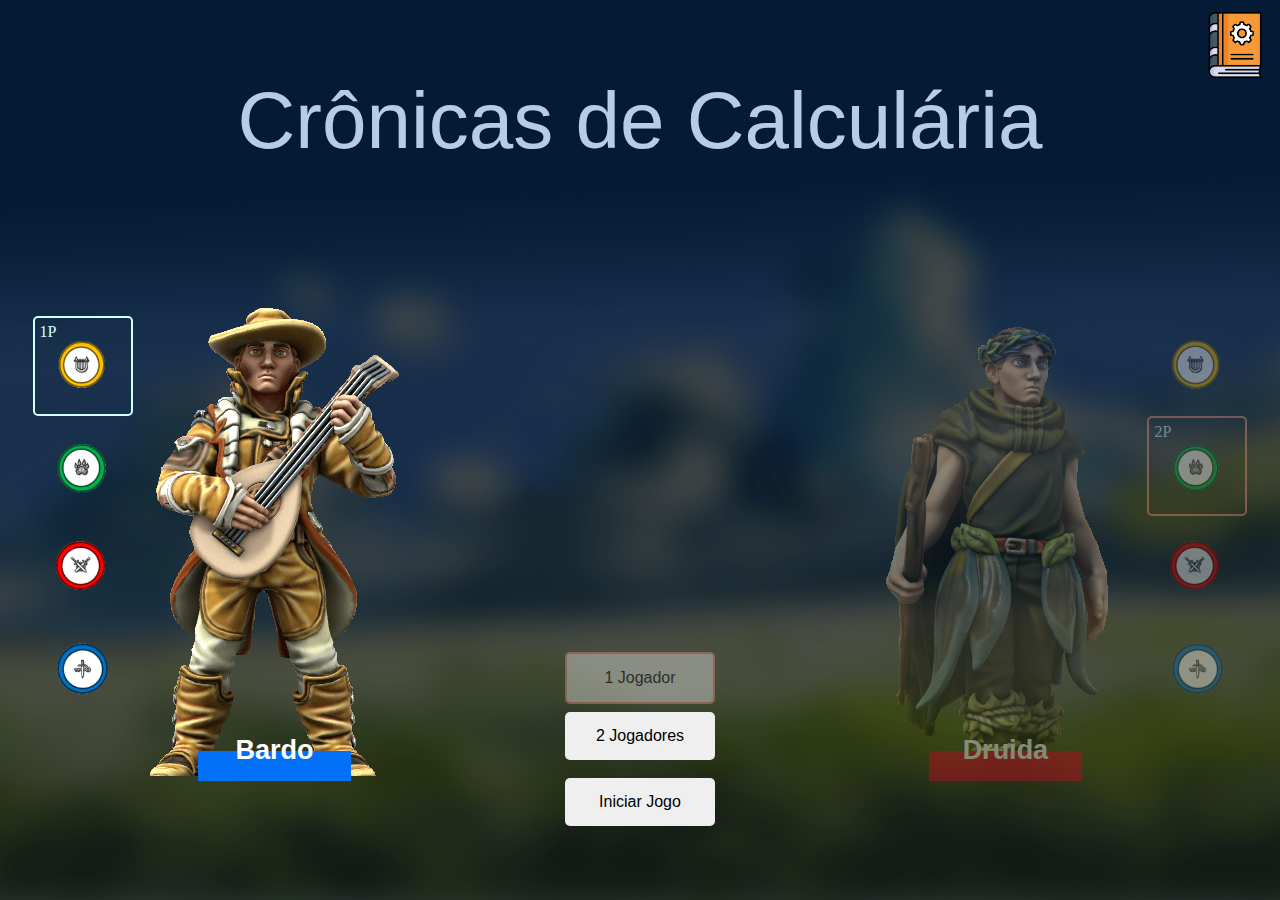
==== commit 4633ebdf: "fix: Corrigindo funcoes do modo de jogo" ====
--- a/index.html
+++ b/index.html
@@ -11,7 +11,6 @@
     <link rel="stylesheet" href="https://cdnjs.cloudflare.com/ajax/libs/animate.css/4.1.1/animate.min.css"/>
     <!-- Styles -->
     <link rel="stylesheet" href="css/styles.css">
-
 </head>
 
 <body>
@@ -58,20 +57,20 @@
                     <div class="container-card" id="card"></div>
                     
                     <div class="container-btn">
-                        <button id="btn-modo1" class="btn-1-jogador" onclick="modoJogo1()">1 Jogador</button>
-                        <button id="btn-modo2" class="btn-2-jogador desabilitar modo-jogo-selecionado" onclick="modoJogo2()">2 Jogadores</button>
-                        <button id="btn-iniciarJogo" class="btn-iniciarJogo" onclick="iniciarJogo()" value="2">Iniciar Jogo</button>
+                        <button id="btn-modo1" class="btn-1-jogador desabilitar modo-jogo-selecionado" onclick="modoJogo1()">1 Jogador</button>
+                        <button id="btn-modo2" class="btn-2-jogador" onclick="modoJogo2()">2 Jogadores</button>
+                        <button id="btn-iniciarJogo" class="btn-iniciarJogo" onclick="iniciarJogo()" value="1">Iniciar Jogo</button>
                     </div>
                 </div>
     
                 <div class="selecao-de-personagens-jogador-2">
-                    <div class="personagem-grande personagem-jogador-2" id="personagemJogador-2" value="">
+                    <div class="personagem-grande personagem-jogador-2 desabilitar" id="personagemJogador-2" value="">
                         <img src="img/imgPersona/druida.png" alt="Personagem selecionado jogador 2" id="personagem-jogador-2">
                         <div class="nome">
                             <h2 id="nome-jogador-2">Druida</h2>
                         </div>
                     </div>
-                    <div class="lista" id="listaJogador-2">
+                    <div class="lista desabilitar" id="listaJogador-2">
                         <ul class="lista-de-personagens" onMouseOut="exibirJogador()">
                             <li class="personagem-2" onclick="enviarEscolha('jogador2', 'bardo')" id="bardo"
                                 data-name="Bardo">
@@ -105,8 +104,7 @@
             <img class="btn-close" src="img/icons/close.png" alt="Sair" onclick="exibirManual()">
         </div>
     </section>
-
-
+    
     <section id="telaTabuleiros" class="telaTabuleiros">
         <div class="containerTabuleiros">
             <div id="inicio" class="board inicio">
--- a/css/styles.css
+++ b/css/styles.css
@@ -58,7 +58,7 @@
 }
 .tela-de-selecao::before {
   content: "";
-  background-image: url(../../img/fundo-site.png);
+  background-image: url(../img/fundo-site.png);
   background-size: cover;
   position: absolute;
   width: 100vw;
@@ -133,7 +133,7 @@
   display: none;
   width: 100vw;
   height: 100vh;
-  background-image: url(../../img/fundo-site.png);
+  background-image: url(../img/fundo-site.png);
   background-size: cover;
 }
 .telaTabuleiros .containerTabuleiros {
@@ -319,7 +319,6 @@
     height: auto;
   }
   .personagem-grande img {
-    width: 400px;
     height: 430px;
   }
 }
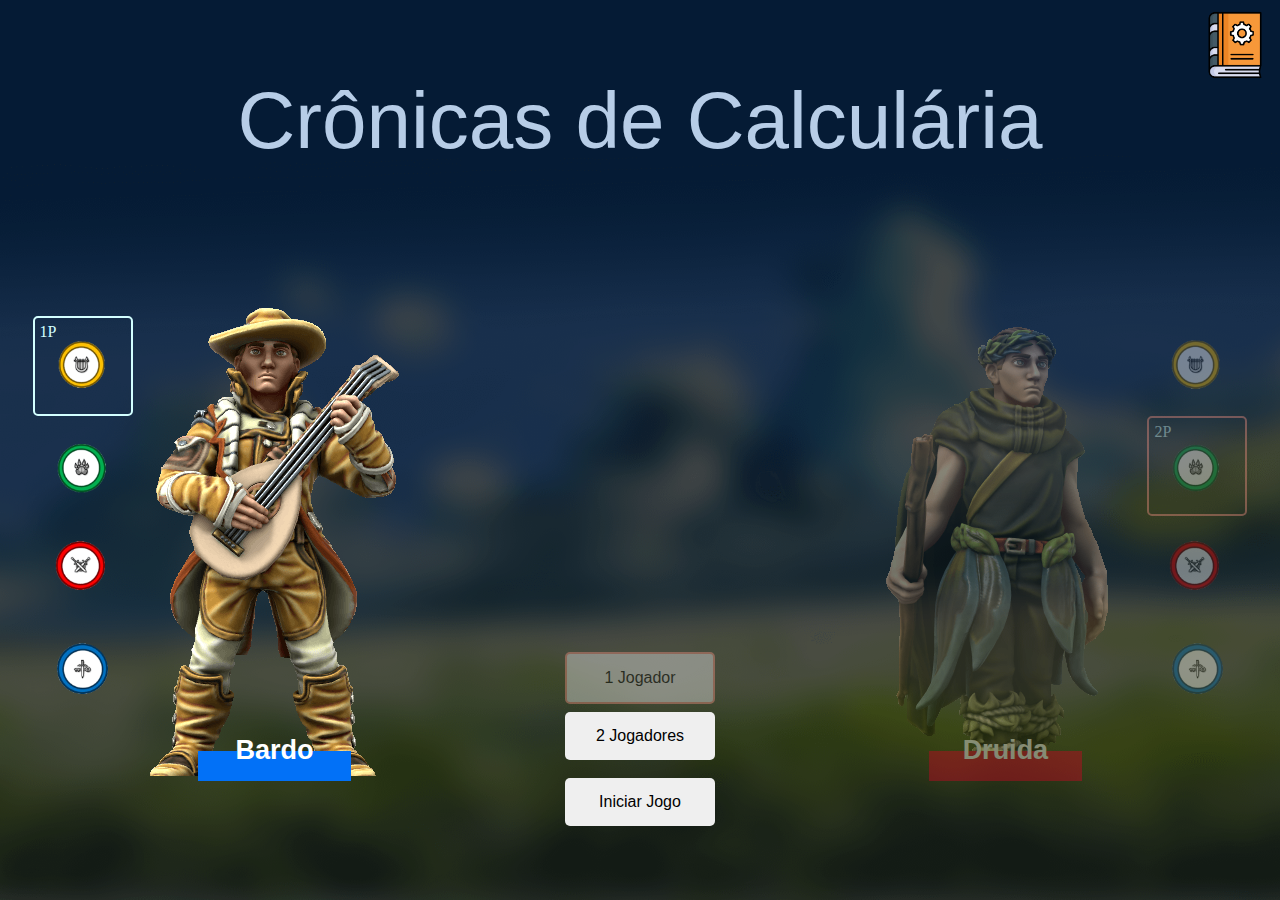
==== commit 8e723285: "refactor: separando a lógica do jogo e manipulação das telas em arquivos distintos" ====
--- a/index.html
+++ b/index.html
@@ -1,10 +1,9 @@
 <!DOCTYPE html>
 <html lang="pt-br">
-
 <head>
     <meta charset="UTF-8">
     <meta name="viewport" content="width=device-width, initial-scale=1.0">
-    <title>Escolha de Personagem</title>
+    <title>Crônicas de Calculária</title>
     <!-- Font title -->
     <link href="https://fonts.cdnfonts.com/css/berry-rotunda" rel="stylesheet">
     <!-- Animation CSS -->
@@ -12,7 +11,6 @@
     <!-- Styles -->
     <link rel="stylesheet" href="css/styles.css">
 </head>
-
 <body>
     <section id="telaSelecao" class="tela-de-selecao">
         <h1 class="tela-de-selecao-titulo">Crônicas de Calculária</h1>
@@ -20,24 +18,24 @@
         <div class="selecao-de-personagens">
                 <div class="selecao-de-personagens-jogador-1">
                     <div class="lista" id="listaJogador-1">
-                        <ul class="lista-de-personagens" onMouseOut="exibirJogador(); exibirCardPersonagem1()">
-                            <li class="personagem selecionado" onclick="enviarEscolha('jogador1', 'bardo')" id="bardo"
+                        <ul class="lista-de-personagens">
+                            <li class="personagem-1p selecionado" onclick="enviarEscolha('jogador1', 'bardo')" id="bardo"
                                 data-name="Bardo">
                                 <span class="tag">1P</span>
                                 <img class="icon" id="cardBardo" src="img/icons/bardoIcon.png" alt="Personagem Bardo">
                             </li>
-                            <li class="personagem" onclick="enviarEscolha('jogador1', 'druida')" id="druida"
+                            <li class="personagem-1p" onclick="enviarEscolha('jogador1', 'druida')" id="druida"
                                 data-name="Druida">
                                 <span class="tag">1P</span>
                                 <img class="icon" id="cardDruida" src="img/icons/druidaIcon.png" alt="Personagem Druida">
                             </li>
-                            <li class="personagem" onclick="enviarEscolha('jogador1', 'guerreiro')" id="guerreiro"
+                            <li class="personagem-1p" onclick="enviarEscolha('jogador1', 'guerreiro')" id="guerreiro"
                                 data-name="Guerreiro">
                                 <span class="tag">1P</span>
                                 <img class="icon" id="cardGuerreiro" src="img/icons/guerreiroIcon.png"
                                     alt="Personagem Guerreiro">
                             </li>
-                            <li class="personagem" onclick="enviarEscolha('jogador1', 'ladino')" id="ladino"
+                            <li class="personagem-1p" onclick="enviarEscolha('jogador1', 'ladino')" id="ladino"
                                 data-name="Ladino">
                                 <span class="tag">1P</span>
                                 <img class="icon" id="cardLadino" src="img/icons/ladinoIcon.png" alt="Personagem Ladino">
@@ -45,7 +43,7 @@
                         </ul>
                     </div>
 
-                    <div class="personagem-grande personagem-jogador-1" id="personagemJogador-1" value="">
+                    <div class="personagem-grande personagem-jogador-1" id="personagemJogador-1">
                         <img src="img/imgPersona/bardo.png" alt="Persogenagem selecionado jogador 1" id="personagem-jogador-1">
                         <div class="nome">
                             <h2 id="nome-jogador-1">Bardo</h2>
@@ -57,38 +55,38 @@
                     <div class="container-card" id="card"></div>
                     
                     <div class="container-btn">
-                        <button id="btn-modo1" class="btn-1-jogador desabilitar modo-jogo-selecionado" onclick="modoJogo1()">1 Jogador</button>
-                        <button id="btn-modo2" class="btn-2-jogador" onclick="modoJogo2()">2 Jogadores</button>
-                        <button id="btn-iniciarJogo" class="btn-iniciarJogo" onclick="iniciarJogo()" value="1">Iniciar Jogo</button>
+                        <button id="btn-modo1" class="btn-1-jogador desabilitar modo-jogo-selecionado" onclick="modoJogo(1)">1 Jogador</button>
+                        <button id="btn-modo2" class="btn-2-jogador" onclick="modoJogo(2)">2 Jogadores</button>
+                        <button id="btn-iniciarJogo" class="btn-iniciarJogo" onclick="iniciarJogo()">Iniciar Jogo</button>
                     </div>
                 </div>
     
                 <div class="selecao-de-personagens-jogador-2">
-                    <div class="personagem-grande personagem-jogador-2 desabilitar" id="personagemJogador-2" value="">
+                    <div class="personagem-grande personagem-jogador-2 desabilitar" id="personagemJogador-2">
                         <img src="img/imgPersona/druida.png" alt="Personagem selecionado jogador 2" id="personagem-jogador-2">
                         <div class="nome">
                             <h2 id="nome-jogador-2">Druida</h2>
                         </div>
                     </div>
                     <div class="lista desabilitar" id="listaJogador-2">
-                        <ul class="lista-de-personagens" onMouseOut="exibirJogador()">
-                            <li class="personagem-2" onclick="enviarEscolha('jogador2', 'bardo')" id="bardo"
+                        <ul class="lista-de-personagens">
+                            <li class="personagem-2p" onclick="enviarEscolha('jogador2', 'bardo')" id="bardo"
                                 data-name="Bardo">
                                 <span class="tag">2P</span>
                                 <img class="icon" id="cardBardo" src="img/icons/bardoIcon.png" alt="Personagem Bardo">
                             </li>
-                            <li class="personagem-2 jogador-2-selecionado" onclick="enviarEscolha('jogador2', 'druida')"
+                            <li class="personagem-2p jogador-2-selecionado" onclick="enviarEscolha('jogador2', 'druida')"
                                 id="druida" data-name="Druida">
                                 <span class="tag">2P</span>
                                 <img class="icon" id="cardDruida" src="img/icons/druidaIcon.png" alt="Personagem Druida">
                             </li>
-                            <li class="personagem-2" onclick="enviarEscolha('jogador2', 'guerreiro')" id="guerreiro"
+                            <li class="personagem-2p" onclick="enviarEscolha('jogador2', 'guerreiro')" id="guerreiro"
                                 data-name="Guerreiro">
                                 <span class="tag">2P</span>
                                 <img class="icon" id="cardGuerreiro" src="img/icons/guerreiroIcon.png"
                                     alt="Personagem Guerreiro">
                             </li>
-                            <li class="personagem-2" onclick="enviarEscolha('jogador2', 'ladino')" id="ladino"
+                            <li class="personagem-2p" onclick="enviarEscolha('jogador2', 'ladino')" id="ladino"
                                 data-name="Ladino">
                                 <span class="tag">2P</span>
                                 <img class="icon" id="cardLadino" src="img/icons/ladinoIcon.png" alt="Personagem Ladino">
@@ -98,10 +96,10 @@
                 </div>
             </div>
         
-        <img class="btn-manual" src="img/icons/manual.png" onclick="exibirManual()">
+        <img class="btn-manual" src="img/icons/manual.png" onclick="manual('abrir')">
         <div class="container-manual">
             <iframe src="manual/Livro.pdf" width="100%" height="600px"></iframe>
-            <img class="btn-close" src="img/icons/close.png" alt="Sair" onclick="exibirManual()">
+            <img class="btn-close" src="img/icons/close.png" alt="Fechar" onclick="manual('fechar')">
         </div>
     </section>
     
@@ -352,11 +350,11 @@
         </div>
 
         <div class="containerDado" id="dado">
-            <button class="dado" id="jogarDado" onclick="rolarDado()"><img src="img/imgDado/dado-1.png" alt="Dado" class="dadoImg" id="dadoImg"></button>
-        </div>
-        </div>
-
-        <div id="gameCard" class="cardPergunta animate__animated">
+            <button class="dado" id="jogarDado" onclick="rolarDadoFront()"><img src="img/imgDado/dado-1.png" alt="Dado" class="dadoImg" id="dadoImg"></button>
+        </div>
+        </div>
+
+        <div id="cardPergunta" class="cardPergunta animate__animated">
             <h1 id="story"></h1>
             <h4 id="question"></h4>
             <div id="options">
--- a/css/styles.css
+++ b/css/styles.css
@@ -217,7 +217,7 @@
   flex-direction: column;
   justify-content: center;
 }
-.lista-de-personagens .personagem, .lista-de-personagens .personagem-2 {
+.lista-de-personagens .personagem-1p, .lista-de-personagens .personagem-2p {
   width: 100px;
   height: 100px;
   cursor: pointer;
@@ -226,12 +226,12 @@
   position: relative;
   transition: 0.15s ease-in-out;
 }
-.lista-de-personagens .personagem img, .lista-de-personagens .personagem-2 img {
+.lista-de-personagens .personagem-1p img, .lista-de-personagens .personagem-2p img {
   width: 100%;
   height: 100%;
   object-fit: contain;
 }
-.lista-de-personagens .personagem .tag, .lista-de-personagens .personagem-2 .tag {
+.lista-de-personagens .personagem-1p .tag, .lista-de-personagens .personagem-2p .tag {
   display: none;
   font-family: "Times New Roman", Times, serif;
   position: absolute;
@@ -242,32 +242,32 @@
   animation: text-glowing-blue 0.3s ease-in-out infinite;
   animation-duration: alternate;
 }
-.lista-de-personagens .personagem.selecionado {
+.lista-de-personagens .personagem-1p.selecionado {
   border: 2px solid #d3ffff;
   animation: c-glowing-blue 0.8s ease-in-out infinite;
   animation-duration: alternate;
 }
-.lista-de-personagens .personagem.selecionado .tag {
+.lista-de-personagens .personagem-1p.selecionado .tag {
   display: block;
   animation: text-glowing-red 0.3s ease-in-out infinite;
   animation-duration: alternate;
 }
-.lista-de-personagens .personagem:hover {
+.lista-de-personagens .personagem-1p.selecionado:hover {
   animation: c-glowing-blue 0.3s ease-in-out infinite;
   animation-duration: alternate;
   transform: scale(1.07);
   z-index: 2;
 }
-.lista-de-personagens .personagem-2.jogador-2-selecionado {
+.lista-de-personagens .personagem-2p.jogador-2-selecionado {
   border: 2px solid #f89284;
   animation: c-glowing-red 0.8s ease-in-out infinite;
   animation-duration: alternate;
 }
-.lista-de-personagens .personagem-2.jogador-2-selecionado:hover {
+.lista-de-personagens .personagem-2p.jogador-2-selecionado:hover {
   animation: c-glowing-red 0.3s ease-in-out infinite;
   animation-duration: alternate;
 }
-.lista-de-personagens .personagem-2.jogador-2-selecionado .tag {
+.lista-de-personagens .personagem-2p.jogador-2-selecionado .tag {
   display: block;
   animation: text-glowing-red 0.3s ease-in-out infinite;
   animation-duration: alternate;
